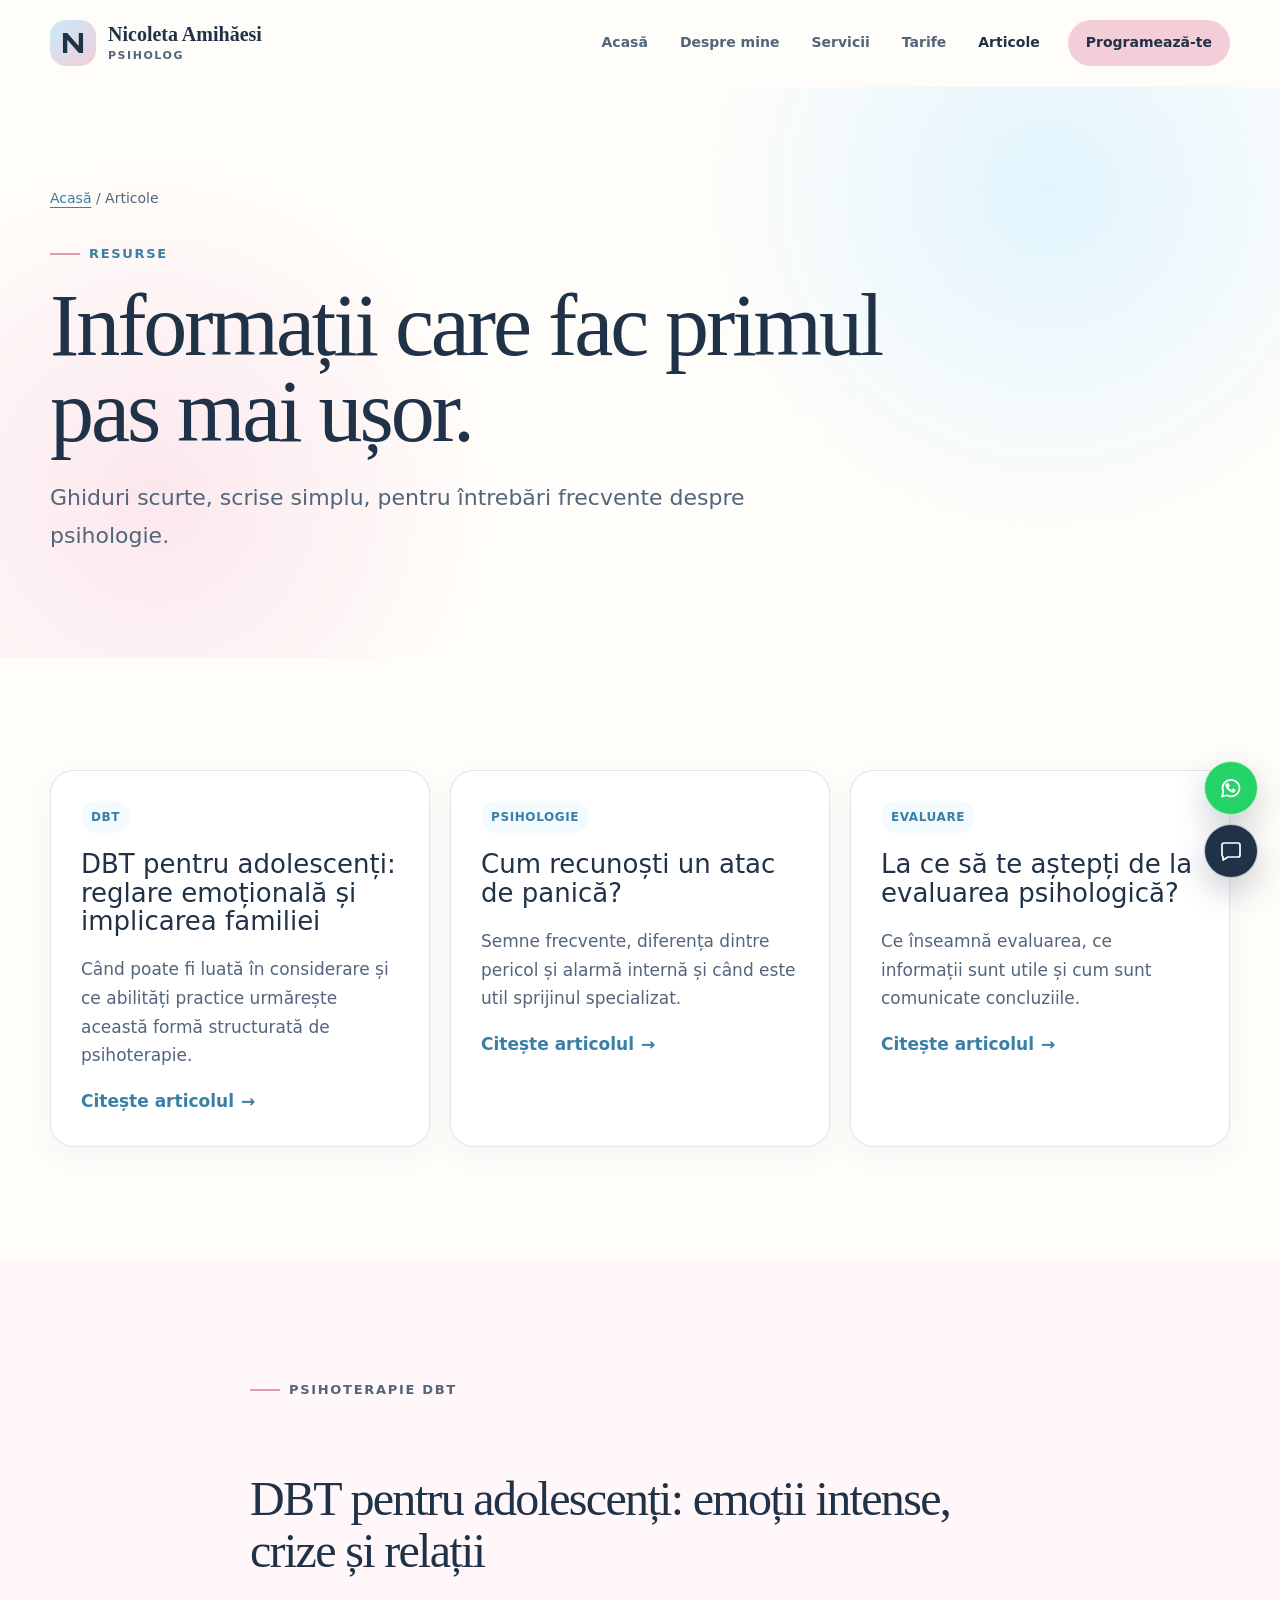
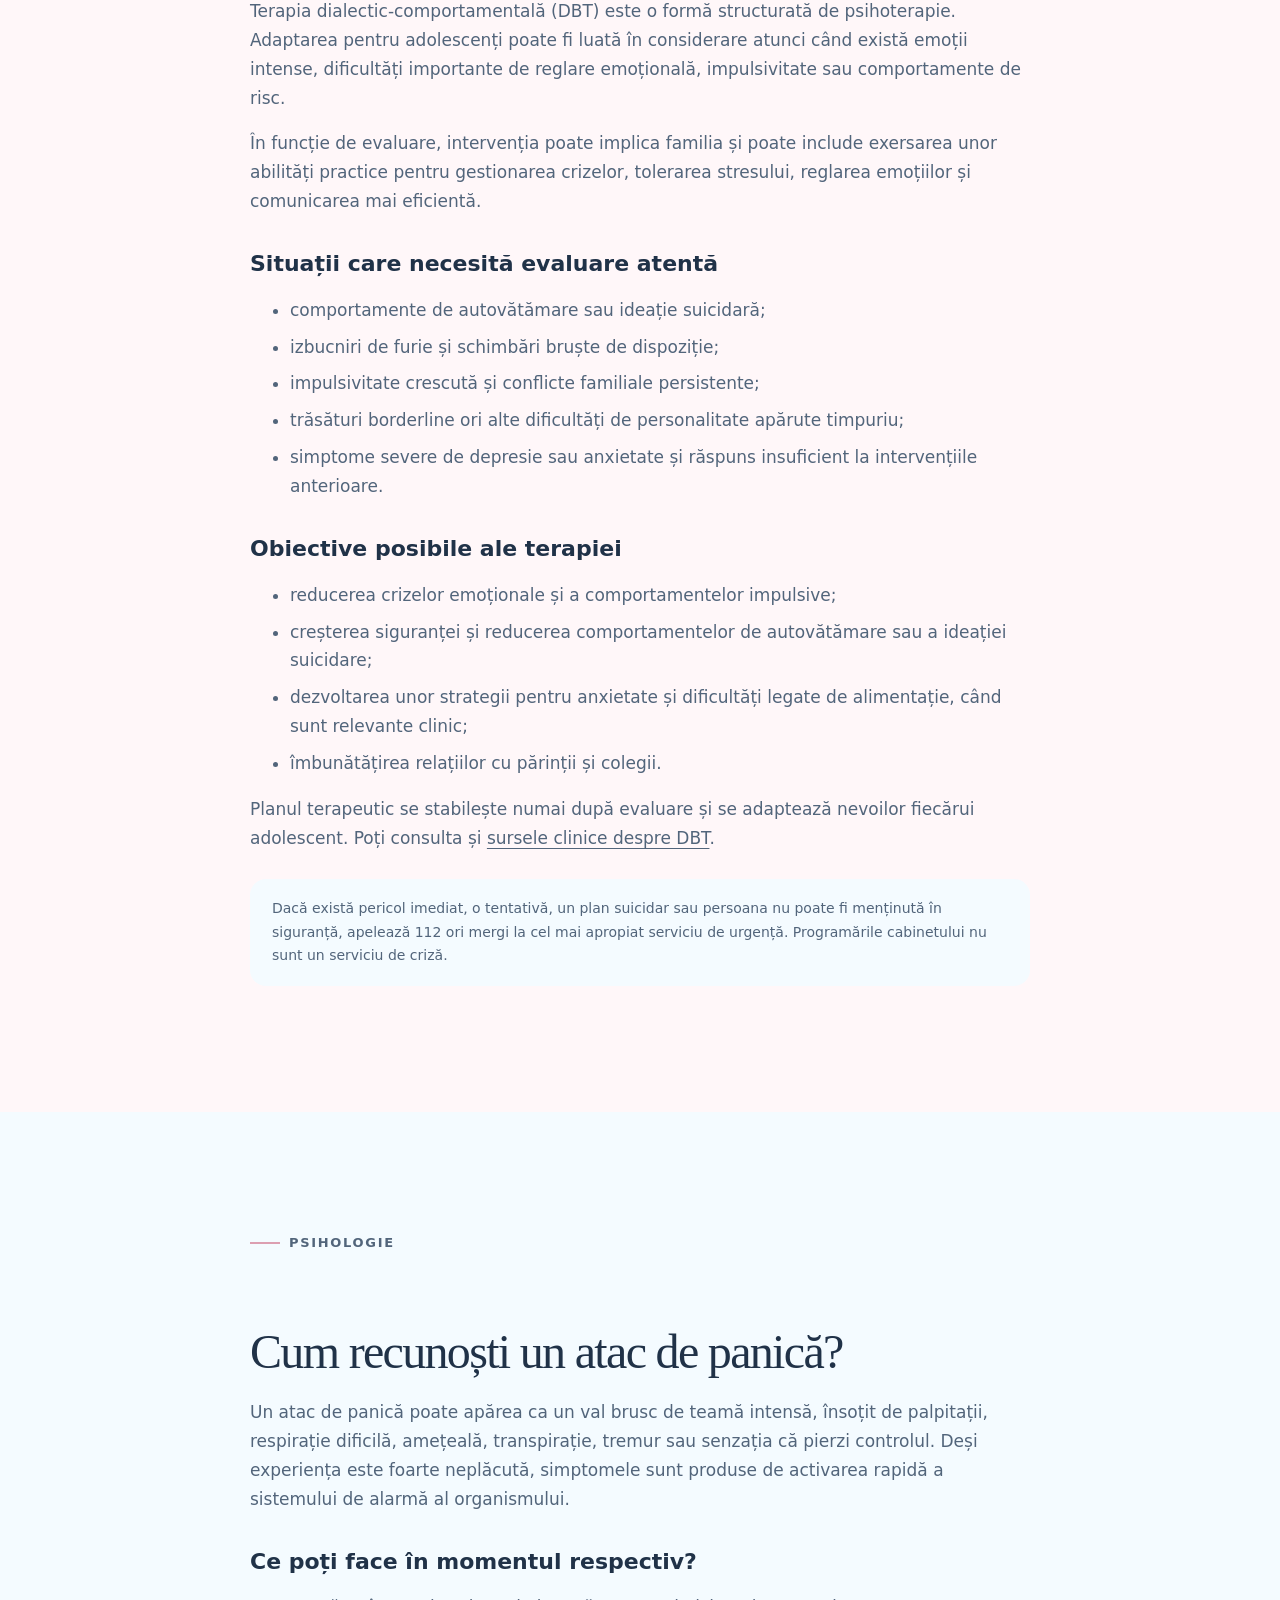
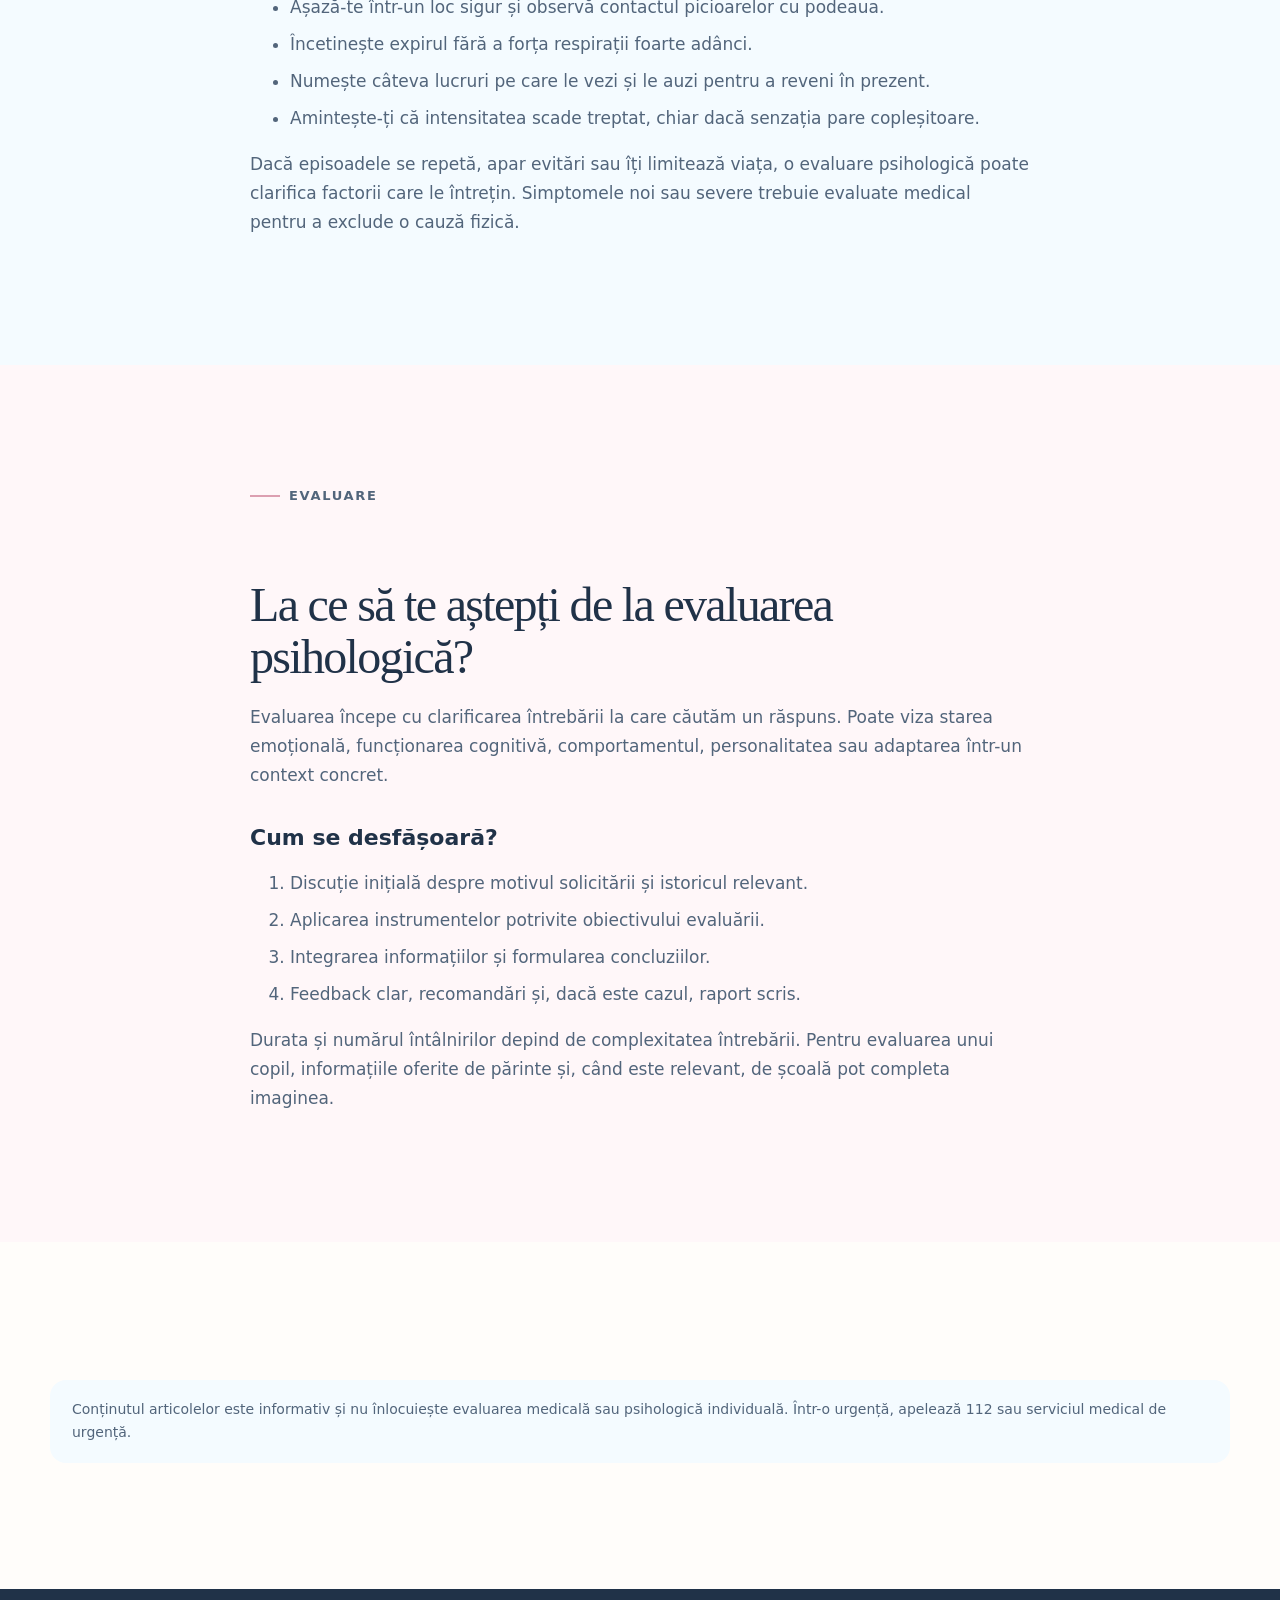
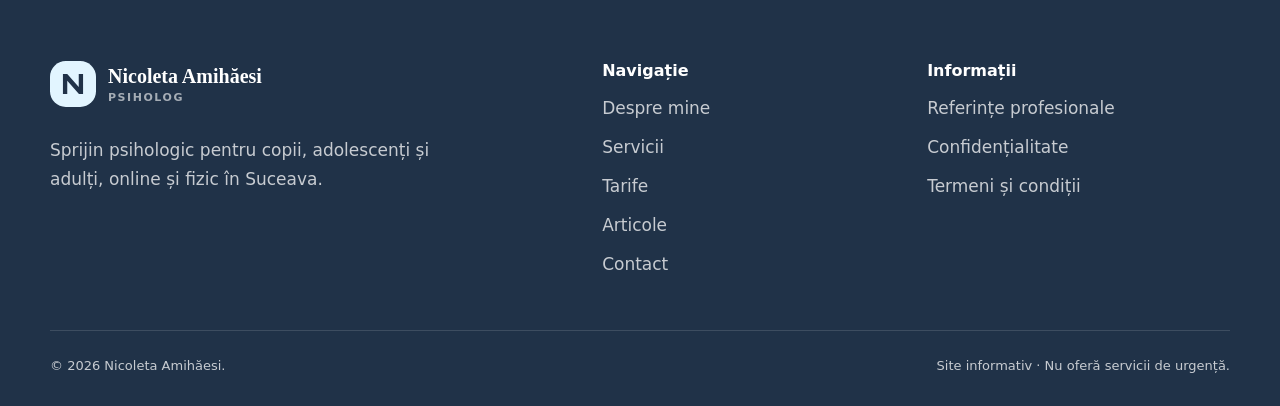
==== NICO/articole.html @ d171fc2f "Optimizeaza cardurile si actualizeaza portretul" ====
<!doctype html>
<html lang="ro">
<head>
  <meta charset="utf-8"><meta name="viewport" content="width=device-width, initial-scale=1">
  <title>Articole de Psihologie | Nicoleta Amihăesi</title>
  <meta name="description" content="Ghiduri despre DBT pentru adolescenți, reglare emoțională, atacuri de panică și evaluare psihologică, redactate pentru informare.">
  <meta name="robots" content="index, follow"><link rel="canonical" href="https://psihoterapeutnicoletaamihaesi.ro/articole.html"><link rel="icon" href="assets/favicon.svg" type="image/svg+xml"><link rel="stylesheet" href="css/style.css">
  <meta property="og:type" content="website"><meta property="og:locale" content="ro_RO"><meta property="og:title" content="Articole de psihologie"><meta property="og:description" content="Informații clare pentru adulți și părinți."><meta property="og:url" content="https://psihoterapeutnicoletaamihaesi.ro/articole.html">
  <script type="application/ld+json">{"@context":"https://schema.org","@type":"CollectionPage","name":"Articole de psihologie","url":"https://psihoterapeutnicoletaamihaesi.ro/articole.html","inLanguage":"ro-RO","author":{"@type":"Person","@id":"https://psihoterapeutnicoletaamihaesi.ro/#nicoleta-amihaesi","name":"Nicoleta Amihăesi"},"hasPart":[{"@type":"Article","headline":"DBT pentru adolescenți: reglare emoțională și implicarea familiei","datePublished":"2026-08-01","articleSection":"Psihoterapie"},{"@type":"Article","headline":"Cum recunoști un atac de panică?","datePublished":"2026-08-01","articleSection":"Psihologie"},{"@type":"Article","headline":"La ce să te aștepți de la evaluarea psihologică?","datePublished":"2026-08-01","articleSection":"Evaluare"}]}</script>
</head>
<body>
  <a class="skip-link" href="#continut">Sari la conținut</a>
  <header class="site-header"><div class="container nav-wrap"><a class="brand" href="/" aria-label="Nicoleta Amihăesi — pagina de start"><svg class="brand-mark" viewBox="0 0 64 64" aria-hidden="true"><defs><linearGradient id="g" x1="0" y1="0" x2="1" y2="1"><stop stop-color="#c8eafa"/><stop offset="1" stop-color="#f3cdd8"/></linearGradient></defs><rect width="64" height="64" rx="22" fill="url(#g)"/><path d="M18 46V18h6l16 18V18h6v28h-5.7L24 27.5V46z" fill="#203248"/></svg><span class="brand-copy"><strong>Nicoleta Amihăesi</strong><small>Psiholog</small></span></a><button class="menu-toggle" type="button" aria-expanded="false" aria-controls="main-navigation" aria-label="Deschide meniul"><svg viewBox="0 0 24 24" aria-hidden="true"><path d="M4 7h16M4 12h16M4 17h16" fill="none" stroke="currentColor" stroke-width="1.8" stroke-linecap="round"/></svg></button><nav class="main-nav" id="main-navigation" aria-label="Navigație principală"><a href="/">Acasă</a><a href="despre.html">Despre mine</a><a href="servicii.html">Servicii</a><a href="tarife.html">Tarife</a><a href="articole.html" aria-current="page">Articole</a><a href="contact.html" class="nav-cta">Programează-te</a></nav></div></header>
  <main id="continut">
    <section class="page-hero"><div class="container reveal"><p class="breadcrumb"><a href="/">Acasă</a> / Articole</p><p class="eyebrow">Resurse</p><h1>Informații care fac primul pas mai ușor.</h1><p class="lead">Ghiduri scurte, scrise simplu, pentru întrebări frecvente despre psihologie.</p></div></section>
    <section class="section"><div class="container"><div class="article-grid">
      <article class="article-card reveal"><span class="article-tag">DBT</span><h2 style="font-family:var(--font-body);font-size:26px;letter-spacing:0">DBT pentru adolescenți: reglare emoțională și implicarea familiei</h2><p>Când poate fi luată în considerare și ce abilități practice urmărește această formă structurată de psihoterapie.</p><a class="text-link" href="#dbt-adolescenti">Citește articolul</a></article>
      <article class="article-card reveal"><span class="article-tag">Psihologie</span><h2 style="font-family:var(--font-body);font-size:26px;letter-spacing:0">Cum recunoști un atac de panică?</h2><p>Semne frecvente, diferența dintre pericol și alarmă internă și când este util sprijinul specializat.</p><a class="text-link" href="#atac-panic">Citește articolul</a></article>
      <article class="article-card reveal"><span class="article-tag">Evaluare</span><h2 style="font-family:var(--font-body);font-size:26px;letter-spacing:0">La ce să te aștepți de la evaluarea psihologică?</h2><p>Ce înseamnă evaluarea, ce informații sunt utile și cum sunt comunicate concluziile.</p><a class="text-link" href="#evaluare-psihologica">Citește articolul</a></article>
    </div></div></section>
    <article class="section section-pink" id="dbt-adolescenti"><div class="container prose reveal"><p class="eyebrow">Psihoterapie DBT</p><h2>DBT pentru adolescenți: emoții intense, crize și relații</h2><p>Terapia dialectic-comportamentală (DBT) este o formă structurată de psihoterapie. Adaptarea pentru adolescenți poate fi luată în considerare atunci când există emoții intense, dificultăți importante de reglare emoțională, impulsivitate sau comportamente de risc.</p><p>În funcție de evaluare, intervenția poate implica familia și poate include exersarea unor abilități practice pentru gestionarea crizelor, tolerarea stresului, reglarea emoțiilor și comunicarea mai eficientă.</p><h3>Situații care necesită evaluare atentă</h3><ul><li>comportamente de autovătămare sau ideație suicidară;</li><li>izbucniri de furie și schimbări bruște de dispoziție;</li><li>impulsivitate crescută și conflicte familiale persistente;</li><li>trăsături borderline ori alte dificultăți de personalitate apărute timpuriu;</li><li>simptome severe de depresie sau anxietate și răspuns insuficient la intervențiile anterioare.</li></ul><h3>Obiective posibile ale terapiei</h3><ul><li>reducerea crizelor emoționale și a comportamentelor impulsive;</li><li>creșterea siguranței și reducerea comportamentelor de autovătămare sau a ideației suicidare;</li><li>dezvoltarea unor strategii pentru anxietate și dificultăți legate de alimentație, când sunt relevante clinic;</li><li>îmbunătățirea relațiilor cu părinții și colegii.</li></ul><p>Planul terapeutic se stabilește numai după evaluare și se adaptează nevoilor fiecărui adolescent. Poți consulta și <a href="referinte.html#surse-dbt">sursele clinice despre DBT</a>.</p><p class="notice">Dacă există pericol imediat, o tentativă, un plan suicidar sau persoana nu poate fi menținută în siguranță, apelează 112 ori mergi la cel mai apropiat serviciu de urgență. Programările cabinetului nu sunt un serviciu de criză.</p></div></article>
    <article class="section section-blue" id="atac-panic"><div class="container prose reveal"><p class="eyebrow">Psihologie</p><h2>Cum recunoști un atac de panică?</h2><p>Un atac de panică poate apărea ca un val brusc de teamă intensă, însoțit de palpitații, respirație dificilă, amețeală, transpirație, tremur sau senzația că pierzi controlul. Deși experiența este foarte neplăcută, simptomele sunt produse de activarea rapidă a sistemului de alarmă al organismului.</p><h3>Ce poți face în momentul respectiv?</h3><ul><li>Așază-te într-un loc sigur și observă contactul picioarelor cu podeaua.</li><li>Încetinește expirul fără a forța respirații foarte adânci.</li><li>Numește câteva lucruri pe care le vezi și le auzi pentru a reveni în prezent.</li><li>Amintește-ți că intensitatea scade treptat, chiar dacă senzația pare copleșitoare.</li></ul><p>Dacă episoadele se repetă, apar evitări sau îți limitează viața, o evaluare psihologică poate clarifica factorii care le întrețin. Simptomele noi sau severe trebuie evaluate medical pentru a exclude o cauză fizică.</p></div></article>
    <article class="section section-pink" id="evaluare-psihologica"><div class="container prose reveal"><p class="eyebrow">Evaluare</p><h2>La ce să te aștepți de la evaluarea psihologică?</h2><p>Evaluarea începe cu clarificarea întrebării la care căutăm un răspuns. Poate viza starea emoțională, funcționarea cognitivă, comportamentul, personalitatea sau adaptarea într-un context concret.</p><h3>Cum se desfășoară?</h3><ol><li>Discuție inițială despre motivul solicitării și istoricul relevant.</li><li>Aplicarea instrumentelor potrivite obiectivului evaluării.</li><li>Integrarea informațiilor și formularea concluziilor.</li><li>Feedback clar, recomandări și, dacă este cazul, raport scris.</li></ol><p>Durata și numărul întâlnirilor depind de complexitatea întrebării. Pentru evaluarea unui copil, informațiile oferite de părinte și, când este relevant, de școală pot completa imaginea.</p></div></article>
    <section class="section"><div class="container"><p class="notice">Conținutul articolelor este informativ și nu înlocuiește evaluarea medicală sau psihologică individuală. Într-o urgență, apelează 112 sau serviciul medical de urgență.</p></div></section>
  </main>
  <div class="floating-contact" aria-label="Contact rapid"><a href="https://wa.me/40726297306?text=Bun%C4%83%20ziua!%20Doresc%20o%20programare." target="_blank" rel="noopener" aria-label="Scrie pe WhatsApp"><svg aria-hidden="true"><use href="assets/icons.svg#whatsapp"/></svg></a><a href="sms:+40726297306?body=Bun%C4%83%20ziua!%20Doresc%20o%20programare." aria-label="Trimite SMS"><svg aria-hidden="true"><use href="assets/icons.svg#message"/></svg></a></div>
  <footer class="site-footer"><div class="container footer-grid"><div><a class="brand" href="/"><svg class="brand-mark" viewBox="0 0 64 64" aria-hidden="true"><rect width="64" height="64" rx="22" fill="#e2f5ff"/><path d="M18 46V18h6l16 18V18h6v28h-5.7L24 27.5V46z" fill="#203248"/></svg><span class="brand-copy"><strong>Nicoleta Amihăesi</strong><small>Psiholog</small></span></a><p class="footer-intro">Sprijin psihologic pentru copii, adolescenți și adulți, online și fizic în Suceava.</p></div><div><h3>Navigație</h3><div class="footer-links"><a href="despre.html">Despre mine</a><a href="servicii.html">Servicii</a><a href="tarife.html">Tarife</a><a href="articole.html">Articole</a><a href="contact.html">Contact</a></div></div><div><h3>Informații</h3><div class="footer-links"><a href="referinte.html">Referințe profesionale</a><a href="confidentialitate.html">Confidențialitate</a><a href="termeni.html">Termeni și condiții</a></div></div></div><div class="container footer-bottom"><span>© <span data-year>2026</span> Nicoleta Amihăesi.</span><span>Site informativ · Nu oferă servicii de urgență.</span></div></footer><script src="js/app.js" defer></script>
</body></html>
---- NICO/css/style.css ----
:root {
  --ink: #203248;
  --ink-soft: #52657b;
  --blue-50: #f4fbff;
  --blue-100: #e2f5ff;
  --blue-200: #c8eafa;
  --blue-400: #85c7e8;
  --blue-600: #397fa6;
  --pink-50: #fff7f9;
  --pink-100: #fbe7ed;
  --pink-200: #f3cdd8;
  --pink-400: #dc9fb1;
  --cream: #fffdfa;
  --white: #ffffff;
  --line: rgba(32, 50, 72, 0.12);
  --shadow: 0 24px 70px rgba(72, 116, 145, 0.14);
  --shadow-soft: 0 12px 36px rgba(72, 116, 145, 0.1);
  --radius-xl: 34px;
  --radius-lg: 24px;
  --radius-md: 16px;
  --container: 1180px;
  --font-display: Georgia, "Times New Roman", serif;
  --font-body: Inter, ui-sans-serif, system-ui, -apple-system, BlinkMacSystemFont, "Segoe UI", sans-serif;
}

* {
  box-sizing: border-box;
}

html {
  overflow-x: hidden;
  scroll-behavior: smooth;
  scroll-padding-top: 96px;
}

body {
  margin: 0;
  overflow-x: hidden;
  color: var(--ink);
  background: var(--cream);
  font-family: var(--font-body);
  font-size: 17px;
  line-height: 1.7;
  -webkit-font-smoothing: antialiased;
}

body.menu-open {
  overflow: hidden;
}

img,
svg {
  display: block;
  max-width: 100%;
}

a {
  color: inherit;
  text-decoration-thickness: 1px;
  text-underline-offset: 4px;
}

button,
input,
textarea,
select {
  font: inherit;
}

button,
a {
  -webkit-tap-highlight-color: transparent;
}

:focus-visible {
  outline: 3px solid var(--blue-600);
  outline-offset: 4px;
}

.skip-link {
  position: fixed;
  z-index: 200;
  top: 12px;
  left: 12px;
  transform: translateY(-160%);
  padding: 10px 16px;
  border-radius: 999px;
  color: var(--white);
  background: var(--ink);
}

.skip-link:focus {
  transform: translateY(0);
}

.container {
  width: min(calc(100% - 40px), var(--container));
  margin-inline: auto;
}

.site-header {
  position: sticky;
  z-index: 100;
  top: 0;
  border-bottom: 1px solid transparent;
  background: rgba(255, 253, 250, 0.88);
  backdrop-filter: blur(18px);
  transition: box-shadow 180ms ease, border-color 180ms ease;
}

.site-header.is-scrolled {
  border-color: var(--line);
  box-shadow: 0 10px 32px rgba(46, 89, 117, 0.08);
}

.nav-wrap {
  min-height: 86px;
  display: flex;
  align-items: center;
  justify-content: space-between;
  gap: 28px;
}

.brand {
  display: inline-flex;
  align-items: center;
  gap: 12px;
  color: var(--ink);
  text-decoration: none;
}

.brand-mark {
  width: 46px;
  height: 46px;
  flex: 0 0 auto;
}

.brand-copy {
  display: grid;
  line-height: 1.1;
}

.brand-copy strong {
  font-family: var(--font-display);
  font-size: 20px;
  font-weight: 600;
}

.brand-copy small {
  margin-top: 5px;
  color: var(--ink-soft);
  font-size: 11px;
  font-weight: 700;
  letter-spacing: 0.14em;
  text-transform: uppercase;
}

.main-nav {
  display: flex;
  align-items: center;
  gap: 8px;
}

.main-nav > a {
  padding: 10px 12px;
  color: var(--ink-soft);
  font-size: 14px;
  font-weight: 650;
  text-decoration: none;
  transition: color 180ms ease;
}

.main-nav > a:hover,
.main-nav > a[aria-current="page"] {
  color: var(--ink);
}

.main-nav .nav-cta {
  margin-left: 8px;
  padding: 11px 18px;
  border-radius: 999px;
  color: var(--ink);
  background: var(--pink-200);
}

.menu-toggle {
  width: 46px;
  height: 46px;
  display: none;
  place-items: center;
  padding: 0;
  border: 1px solid var(--line);
  border-radius: 50%;
  color: var(--ink);
  background: var(--white);
  cursor: pointer;
}

.menu-toggle svg {
  width: 22px;
}

.section {
  position: relative;
  padding: 112px 0;
  overflow: clip;
}

.section-sm {
  padding: 78px 0;
}

.section-blue {
  background: var(--blue-50);
}

.section-pink {
  background: var(--pink-50);
}

.eyebrow {
  display: inline-flex;
  align-items: center;
  gap: 9px;
  margin: 0 0 18px;
  color: var(--blue-600);
  font-size: 13px;
  font-weight: 800;
  letter-spacing: 0.13em;
  text-transform: uppercase;
}

.eyebrow::before {
  width: 30px;
  height: 2px;
  content: "";
  background: var(--pink-400);
}

h1,
h2,
h3,
p {
  margin-top: 0;
}

h1,
h2,
.display {
  font-family: var(--font-display);
  font-weight: 500;
  letter-spacing: -0.035em;
}

h1 {
  max-width: 850px;
  margin-bottom: 24px;
  font-size: clamp(52px, 7.7vw, 104px);
  line-height: 0.98;
}

h2 {
  margin-bottom: 20px;
  font-size: clamp(38px, 5vw, 66px);
  line-height: 1.08;
}

h3 {
  margin-bottom: 12px;
  font-size: 22px;
  line-height: 1.3;
}

.lead {
  max-width: 720px;
  color: var(--ink-soft);
  font-size: clamp(19px, 2vw, 22px);
}

.section-heading {
  max-width: 760px;
  margin-bottom: 54px;
}

.section-heading p:last-child {
  margin-bottom: 0;
  color: var(--ink-soft);
}

.button-row {
  display: flex;
  flex-wrap: wrap;
  gap: 12px;
  margin-top: 34px;
}

.button {
  min-height: 52px;
  display: inline-flex;
  align-items: center;
  justify-content: center;
  gap: 10px;
  padding: 13px 22px;
  border: 1px solid transparent;
  border-radius: 999px;
  font-size: 15px;
  font-weight: 750;
  text-decoration: none;
  cursor: pointer;
  transition: transform 180ms ease, box-shadow 180ms ease, background 180ms ease;
}

.button:hover {
  transform: translateY(-2px);
}

.button-primary {
  color: var(--white);
  background: var(--ink);
  box-shadow: 0 12px 28px rgba(32, 50, 72, 0.2);
}

.button-soft {
  color: var(--ink);
  background: var(--pink-200);
}

.button-outline {
  border-color: var(--line);
  color: var(--ink);
  background: rgba(255, 255, 255, 0.7);
}

.button svg {
  width: 19px;
  height: 19px;
}

.hero {
  min-height: calc(100vh - 86px);
  display: grid;
  align-items: center;
  padding: 74px 0 56px;
  overflow: clip;
  background:
    radial-gradient(circle at 9% 18%, rgba(243, 205, 216, 0.72), transparent 26%),
    radial-gradient(circle at 92% 12%, rgba(200, 234, 250, 0.9), transparent 28%),
    var(--cream);
}

.hero-grid {
  display: grid;
  grid-template-columns: minmax(0, 1.06fr) minmax(360px, 0.7fr);
  align-items: center;
  gap: clamp(40px, 7vw, 96px);
}

.hero h1 span {
  display: block;
  color: var(--blue-600);
  font-style: italic;
}

.hero-copy .lead {
  max-width: 620px;
}

.hero-note {
  display: flex;
  align-items: center;
  gap: 12px;
  margin-top: 28px;
  color: var(--ink-soft);
  font-size: 14px;
}

.hero-note svg {
  width: 22px;
  color: var(--pink-400);
}

.portrait-wrap {
  position: relative;
  width: min(100%, 470px);
  margin-left: auto;
}

.portrait-frame {
  position: relative;
  aspect-ratio: 4 / 5;
  overflow: hidden;
  border: 10px solid rgba(255, 255, 255, 0.78);
  border-radius: 48% 48% 22% 22% / 34% 34% 18% 18%;
  box-shadow: var(--shadow);
}

.portrait-frame img {
  width: 100%;
  height: 100%;
  object-fit: cover;
  object-position: center 24%;
}

.portrait-badge {
  position: absolute;
  right: -28px;
  bottom: 46px;
  width: 152px;
  height: 152px;
  display: grid;
  place-items: center;
  border: 8px solid var(--cream);
  border-radius: 50%;
  background: var(--pink-200);
  box-shadow: var(--shadow-soft);
}

.portrait-badge svg {
  width: 72px;
  height: 72px;
}

.hero-scribble {
  position: absolute;
  z-index: -1;
  top: -54px;
  right: -62px;
  width: 210px;
  opacity: 0.7;
}

.trust-strip {
  padding: 24px 0;
  border-top: 1px solid var(--line);
  border-bottom: 1px solid var(--line);
  background: var(--white);
}

.trust-grid {
  display: grid;
  grid-template-columns: repeat(3, 1fr);
  gap: 1px;
  background: var(--line);
}

.stat {
  min-height: 130px;
  display: grid;
  align-content: center;
  padding: 24px clamp(20px, 4vw, 50px);
  background: var(--white);
}

.stat strong {
  margin-bottom: 4px;
  font-family: var(--font-display);
  font-size: clamp(31px, 4vw, 46px);
  font-weight: 500;
  line-height: 1;
}

.stat span {
  color: var(--ink-soft);
  font-size: 14px;
}

.intro-grid,
.about-grid,
.contact-grid {
  display: grid;
  grid-template-columns: 0.78fr 1.22fr;
  align-items: center;
  gap: clamp(50px, 8vw, 110px);
}

.shape-card {
  position: relative;
  min-height: 520px;
  display: grid;
  place-items: center;
  border-radius: var(--radius-xl);
  background: linear-gradient(145deg, var(--blue-100), var(--pink-100));
  overflow: hidden;
}

.shape-card svg {
  width: 82%;
}

.quote-card {
  margin: 32px 0 0;
  padding: 22px 24px;
  border-left: 3px solid var(--pink-400);
  border-radius: 0 var(--radius-md) var(--radius-md) 0;
  color: var(--ink-soft);
  background: var(--pink-50);
}

.service-journey {
  position: relative;
  margin-top: 24px;
  padding: 38px;
  border: 1px solid rgba(57, 127, 166, 0.14);
  border-radius: var(--radius-xl);
  background: rgba(255, 255, 255, 0.72);
  box-shadow: var(--shadow-soft);
}

.journey-map {
  width: 100%;
  height: auto;
  overflow: visible;
}

.journey-path {
  fill: none;
  stroke: var(--blue-200);
  stroke-width: 12;
  stroke-linecap: round;
}

.journey-progress {
  fill: none;
  stroke: var(--blue-600);
  stroke-width: 6;
  stroke-linecap: round;
  transition: stroke-dashoffset 600ms ease;
}

.journey-node {
  cursor: pointer;
}

.journey-node circle {
  fill: var(--white);
  stroke: var(--pink-400);
  stroke-width: 4;
  transition: fill 180ms ease, transform 180ms ease;
  transform-box: fill-box;
  transform-origin: center;
}

.journey-node text {
  fill: var(--ink);
  font-size: 13px;
  font-weight: 750;
  pointer-events: none;
}

.journey-node:hover circle,
.journey-node.is-active circle,
.journey-node:focus circle {
  fill: var(--pink-200);
  transform: scale(1.12);
}

.journey-detail {
  min-height: 148px;
  display: grid;
  grid-template-columns: 62px 1fr;
  gap: 20px;
  align-items: start;
  margin-top: 26px;
  padding: 24px;
  border-radius: var(--radius-lg);
  background: var(--blue-50);
}

.journey-number {
  width: 58px;
  height: 58px;
  display: grid;
  place-items: center;
  border-radius: 50%;
  color: var(--ink);
  background: var(--pink-200);
  font-family: var(--font-display);
  font-size: 28px;
}

.journey-detail p {
  margin-bottom: 0;
  color: var(--ink-soft);
}

.journey-controls {
  display: flex;
  justify-content: flex-end;
  gap: 10px;
  margin-top: 16px;
}

.icon-button {
  width: 46px;
  height: 46px;
  display: grid;
  place-items: center;
  border: 1px solid var(--line);
  border-radius: 50%;
  color: var(--ink);
  background: var(--white);
  cursor: pointer;
}

.icon-button svg {
  width: 20px;
}

.cards {
  display: grid;
  grid-template-columns: repeat(3, 1fr);
  gap: 20px;
}

.home-services-grid:not(.is-expanded) > .service-card:nth-child(n + 4) {
  display: none;
}

.services-expand-control {
  display: flex;
  justify-content: center;
  margin-top: 30px;
}

.services-expand-button {
  min-height: 50px;
  display: inline-flex;
  align-items: center;
  gap: 10px;
  padding: 12px 20px;
  border: 1px solid var(--line);
  border-radius: 999px;
  color: var(--ink);
  background: var(--white);
  box-shadow: 0 10px 24px rgba(68, 105, 130, 0.1);
  font: inherit;
  font-size: 14px;
  font-weight: 750;
  cursor: pointer;
  transition: transform 180ms ease, box-shadow 180ms ease;
}

.services-expand-button:hover {
  transform: translateY(-2px);
  box-shadow: var(--shadow-soft);
}

.services-expand-button svg {
  width: 19px;
  height: 19px;
  transform: rotate(90deg);
  transition: transform 220ms ease;
}

.services-expand-button[aria-expanded="true"] svg {
  transform: rotate(-90deg);
}

.service-carousel {
  position: relative;
}

.service-carousel-track {
  display: grid;
  grid-auto-flow: column;
  grid-auto-columns: calc((100% - 40px) / 3);
  gap: 20px;
  padding: 7px 2px 18px;
  overflow-x: auto;
  overscroll-behavior-inline: contain;
  scroll-behavior: smooth;
  scroll-snap-type: inline mandatory;
  scrollbar-width: none;
}

.service-carousel-track::-webkit-scrollbar {
  display: none;
}

.service-carousel-track .service-card {
  min-width: 0;
  height: 100%;
  scroll-snap-align: start;
}

.service-carousel-controls {
  display: flex;
  align-items: center;
  justify-content: center;
  gap: 16px;
  margin-top: 18px;
}

.service-carousel-status {
  min-width: 88px;
  color: var(--ink-soft);
  font-size: 14px;
  font-weight: 700;
  text-align: center;
}

.icon-button:disabled {
  opacity: 0.35;
  cursor: not-allowed;
}

.service-card,
.price-card,
.article-card,
.reference-card {
  position: relative;
  padding: 30px;
  border: 1px solid var(--line);
  border-radius: var(--radius-lg);
  background: var(--white);
  box-shadow: 0 10px 28px rgba(68, 105, 130, 0.06);
  transition: transform 180ms ease, box-shadow 180ms ease;
}

.service-card:hover,
.price-card:hover,
.article-card:hover,
.reference-card:hover {
  transform: translateY(-6px);
  box-shadow: var(--shadow-soft);
}

.service-icon {
  width: 58px;
  height: 58px;
  display: grid;
  place-items: center;
  margin-bottom: 24px;
  border-radius: 18px;
  background: var(--blue-100);
}

.service-card:nth-child(even) .service-icon {
  background: var(--pink-100);
}

.service-icon svg {
  width: 31px;
  height: 31px;
}

.service-card p,
.article-card p,
.reference-card p {
  color: var(--ink-soft);
}

.text-link {
  display: inline-flex;
  align-items: center;
  gap: 7px;
  color: var(--blue-600);
  font-weight: 750;
  text-decoration: none;
}

.text-link::after {
  content: "→";
  transition: transform 180ms ease;
}

.text-link:hover::after {
  transform: translateX(4px);
}

.price-grid {
  display: grid;
  grid-template-columns: repeat(2, 1fr);
  gap: 20px;
}

.price-card {
  display: grid;
  grid-template-columns: 1fr auto;
  gap: 18px;
}

.price-card.featured {
  border-color: transparent;
  background: linear-gradient(135deg, var(--blue-100), var(--pink-100));
}

.price-card p {
  grid-column: 1 / -1;
  margin: 0;
  color: var(--ink-soft);
}

.price {
  white-space: nowrap;
  color: var(--blue-600);
  font-family: var(--font-display);
  font-size: 28px;
}

.notice {
  margin-top: 26px;
  padding: 18px 22px;
  border-radius: var(--radius-md);
  color: var(--ink-soft);
  background: var(--blue-50);
  font-size: 14px;
}

.faq-list {
  max-width: 880px;
  margin-inline: auto;
  border-top: 1px solid var(--line);
}

.faq-item {
  border-bottom: 1px solid var(--line);
}

.faq-question {
  width: 100%;
  display: flex;
  align-items: center;
  justify-content: space-between;
  gap: 20px;
  padding: 24px 0;
  border: 0;
  color: var(--ink);
  background: transparent;
  font-weight: 750;
  text-align: left;
  cursor: pointer;
}

.faq-question span:last-child {
  width: 32px;
  height: 32px;
  display: grid;
  place-items: center;
  flex: 0 0 auto;
  border-radius: 50%;
  background: var(--pink-100);
  transition: transform 180ms ease;
}

.faq-question[aria-expanded="true"] span:last-child {
  transform: rotate(45deg);
}

.faq-answer {
  max-width: 760px;
  padding: 0 0 24px;
  color: var(--ink-soft);
}

.faq-answer[hidden] {
  display: none;
}

.contact-panel {
  position: relative;
  padding: clamp(34px, 6vw, 72px);
  border-radius: var(--radius-xl);
  background: linear-gradient(135deg, var(--blue-100), var(--pink-100));
  overflow: hidden;
}

.contact-panel::after {
  position: absolute;
  right: -70px;
  bottom: -90px;
  width: 260px;
  height: 260px;
  border: 42px solid rgba(255, 255, 255, 0.38);
  border-radius: 50%;
  content: "";
}

.contact-panel > * {
  position: relative;
  z-index: 1;
}

.contact-panel h2 {
  max-width: 760px;
}

.contact-options {
  display: grid;
  grid-template-columns: repeat(2, minmax(0, 270px));
  gap: 14px;
  margin-top: 36px;
}

.contact-choice {
  min-height: 92px;
  display: flex;
  align-items: center;
  gap: 16px;
  padding: 19px;
  border-radius: 20px;
  background: rgba(255, 255, 255, 0.82);
  text-decoration: none;
  transition: transform 180ms ease, background 180ms ease;
}

.contact-choice:hover {
  transform: translateY(-3px);
  background: var(--white);
}

.contact-choice svg {
  width: 34px;
  height: 34px;
  color: var(--blue-600);
}

.contact-choice strong,
.contact-choice span {
  display: block;
}

.contact-choice span {
  color: var(--ink-soft);
  font-size: 13px;
}

.floating-contact {
  position: fixed;
  z-index: 90;
  right: 22px;
  bottom: 22px;
  display: grid;
  gap: 9px;
}

.floating-contact a {
  width: 54px;
  height: 54px;
  display: grid;
  place-items: center;
  border: 1px solid rgba(255, 255, 255, 0.7);
  border-radius: 50%;
  color: var(--white);
  background: var(--ink);
  box-shadow: 0 14px 32px rgba(32, 50, 72, 0.22);
  text-decoration: none;
}

.floating-contact a:first-child {
  background: #25d366;
}

.floating-contact svg {
  width: 24px;
  height: 24px;
}

.page-hero {
  padding: 100px 0 82px;
  background:
    radial-gradient(circle at 82% 18%, var(--blue-100), transparent 31%),
    radial-gradient(circle at 12% 72%, var(--pink-100), transparent 28%);
}

.page-hero h1 {
  max-width: 950px;
  font-size: clamp(52px, 7vw, 88px);
}

.breadcrumb {
  margin-bottom: 24px;
  color: var(--ink-soft);
  font-size: 14px;
}

.breadcrumb a {
  color: var(--blue-600);
}

.prose {
  max-width: 780px;
}

.prose h2 {
  margin-top: 54px;
  font-size: clamp(34px, 4vw, 48px);
}

.prose h3 {
  margin-top: 34px;
}

.prose p,
.prose li {
  color: var(--ink-soft);
}

.prose li + li {
  margin-top: 8px;
}

.credentials {
  display: grid;
  gap: 14px;
  margin-top: 32px;
}

.credential {
  display: flex;
  align-items: flex-start;
  gap: 14px;
  padding: 18px;
  border: 1px solid var(--line);
  border-radius: var(--radius-md);
  background: var(--white);
}

.credential svg {
  width: 26px;
  flex: 0 0 auto;
  color: var(--blue-600);
}

.article-grid,
.references-grid {
  display: grid;
  grid-template-columns: repeat(3, 1fr);
  gap: 20px;
}

.article-tag {
  display: inline-flex;
  margin-bottom: 17px;
  padding: 6px 10px;
  border-radius: 999px;
  color: var(--blue-600);
  background: var(--blue-50);
  font-size: 12px;
  font-weight: 800;
  letter-spacing: 0.05em;
  text-transform: uppercase;
}

.article-card time {
  color: var(--ink-soft);
  font-size: 13px;
}

.contact-card {
  padding: 32px;
  border: 1px solid var(--line);
  border-radius: var(--radius-lg);
  background: var(--white);
  box-shadow: var(--shadow-soft);
}

.contact-list {
  display: grid;
  gap: 18px;
  margin: 28px 0 0;
  padding: 0;
  list-style: none;
}

.contact-list li {
  display: flex;
  gap: 14px;
  align-items: flex-start;
}

.contact-list svg {
  width: 24px;
  flex: 0 0 auto;
  color: var(--blue-600);
}

.whatsapp-form {
  display: grid;
  gap: 18px;
}

.form-row {
  display: grid;
  grid-template-columns: 1fr 1fr;
  gap: 16px;
}

.field {
  display: grid;
  gap: 7px;
}

.field label {
  font-size: 14px;
  font-weight: 700;
}

.field input,
.field textarea,
.field select {
  width: 100%;
  padding: 14px 15px;
  border: 1px solid rgba(32, 50, 72, 0.18);
  border-radius: 12px;
  color: var(--ink);
  background: var(--white);
}

.field textarea {
  min-height: 150px;
  resize: vertical;
}

.consent {
  display: flex;
  align-items: flex-start;
  gap: 10px;
  color: var(--ink-soft);
  font-size: 13px;
}

.consent input {
  margin-top: 5px;
}

.form-status {
  min-height: 24px;
  margin: 0;
  color: #a33f5d;
  font-size: 14px;
}

.source-list {
  padding-left: 20px;
}

.source-list a,
.reference-card a {
  color: var(--blue-600);
}

.site-footer {
  padding: 72px 0 28px;
  color: rgba(255, 255, 255, 0.75);
  background: var(--ink);
}

.footer-grid {
  display: grid;
  grid-template-columns: 1.3fr 0.7fr 0.8fr;
  gap: 60px;
  padding-bottom: 52px;
}

.site-footer .brand {
  color: var(--white);
}

.site-footer .brand-copy small {
  color: rgba(255, 255, 255, 0.6);
}

.footer-intro {
  max-width: 420px;
  margin-top: 20px;
}

.site-footer h3 {
  color: var(--white);
  font-size: 16px;
}

.footer-links {
  display: grid;
  gap: 10px;
}

.footer-links a {
  text-decoration: none;
}

.footer-links a:hover {
  color: var(--white);
}

.footer-bottom {
  display: flex;
  justify-content: space-between;
  gap: 20px;
  padding-top: 24px;
  border-top: 1px solid rgba(255, 255, 255, 0.13);
  font-size: 13px;
}

.reveal {
  opacity: 0;
  transform: translateY(24px);
  transition: opacity 650ms ease, transform 650ms ease;
}

.reveal.is-visible {
  opacity: 1;
  transform: translateY(0);
}

@media (prefers-reduced-motion: reduce) {
  *,
  *::before,
  *::after {
    scroll-behavior: auto !important;
    animation-duration: 0.01ms !important;
    animation-iteration-count: 1 !important;
    transition-duration: 0.01ms !important;
  }

  .reveal {
    opacity: 1;
    transform: none;
  }
}

@media (max-width: 960px) {
  .menu-toggle {
    display: grid;
  }

  .main-nav {
    position: fixed;
    inset: 86px 0 auto;
    display: grid;
    gap: 2px;
    padding: 20px;
    border-bottom: 1px solid var(--line);
    background: var(--cream);
    box-shadow: var(--shadow-soft);
    transform: translateY(-140%);
    visibility: hidden;
    transition: transform 220ms ease, visibility 220ms ease;
  }

  .main-nav.is-open {
    transform: translateY(0);
    visibility: visible;
  }

  .main-nav > a {
    padding: 14px 12px;
  }

  .main-nav .nav-cta {
    margin: 8px 0 0;
    text-align: center;
  }

  .hero-grid,
  .intro-grid,
  .about-grid,
  .contact-grid {
    grid-template-columns: 1fr;
  }

  .hero {
    padding-top: 54px;
  }

  .portrait-wrap {
    width: min(86%, 500px);
    margin: 16px auto 0;
  }

  .cards,
  .article-grid,
  .references-grid {
    grid-template-columns: repeat(2, 1fr);
  }

  .service-carousel-track {
    grid-auto-columns: calc((100% - 20px) / 2);
  }

  .footer-grid {
    grid-template-columns: 1fr 1fr;
  }

  .footer-grid > div:first-child {
    grid-column: 1 / -1;
  }
}

@media (max-width: 680px) {
  body {
    font-size: 16px;
  }

  .container {
    width: min(calc(100% - 28px), var(--container));
  }

  .nav-wrap {
    min-height: 76px;
  }

  .brand-copy strong {
    font-size: 17px;
  }

  .brand-copy small {
    font-size: 9px;
  }

  .main-nav {
    inset: 76px 0 auto;
  }

  .section {
    padding: 78px 0;
  }

  .hero {
    min-height: auto;
    padding: 48px 0 70px;
  }

  .hero h1,
  .page-hero h1 {
    font-size: clamp(46px, 15vw, 68px);
  }

  .portrait-badge {
    right: -12px;
    bottom: 24px;
    width: 112px;
    height: 112px;
  }

  .hero-scribble {
    display: none;
  }

  .portrait-badge svg {
    width: 54px;
  }

  .trust-grid,
  .cards,
  .price-grid,
  .article-grid,
  .references-grid,
  .contact-options,
  .form-row,
  .footer-grid {
    grid-template-columns: 1fr;
  }

  .service-carousel-track {
    grid-auto-columns: 100%;
  }

  .stat {
    min-height: 104px;
  }

  .service-journey {
    padding: 20px 14px;
  }

  .journey-map {
    min-width: 640px;
  }

  .journey-map-wrap {
    overflow-x: auto;
    padding-bottom: 10px;
  }

  .journey-detail {
    grid-template-columns: 1fr;
  }

  .price-card {
    grid-template-columns: 1fr;
  }

  .price-card p {
    grid-column: auto;
  }

  .footer-grid > div:first-child {
    grid-column: auto;
  }

  .footer-bottom {
    display: grid;
  }

  .floating-contact {
    right: 14px;
    bottom: 14px;
  }

  .floating-contact a {
    width: 50px;
    height: 50px;
  }
}
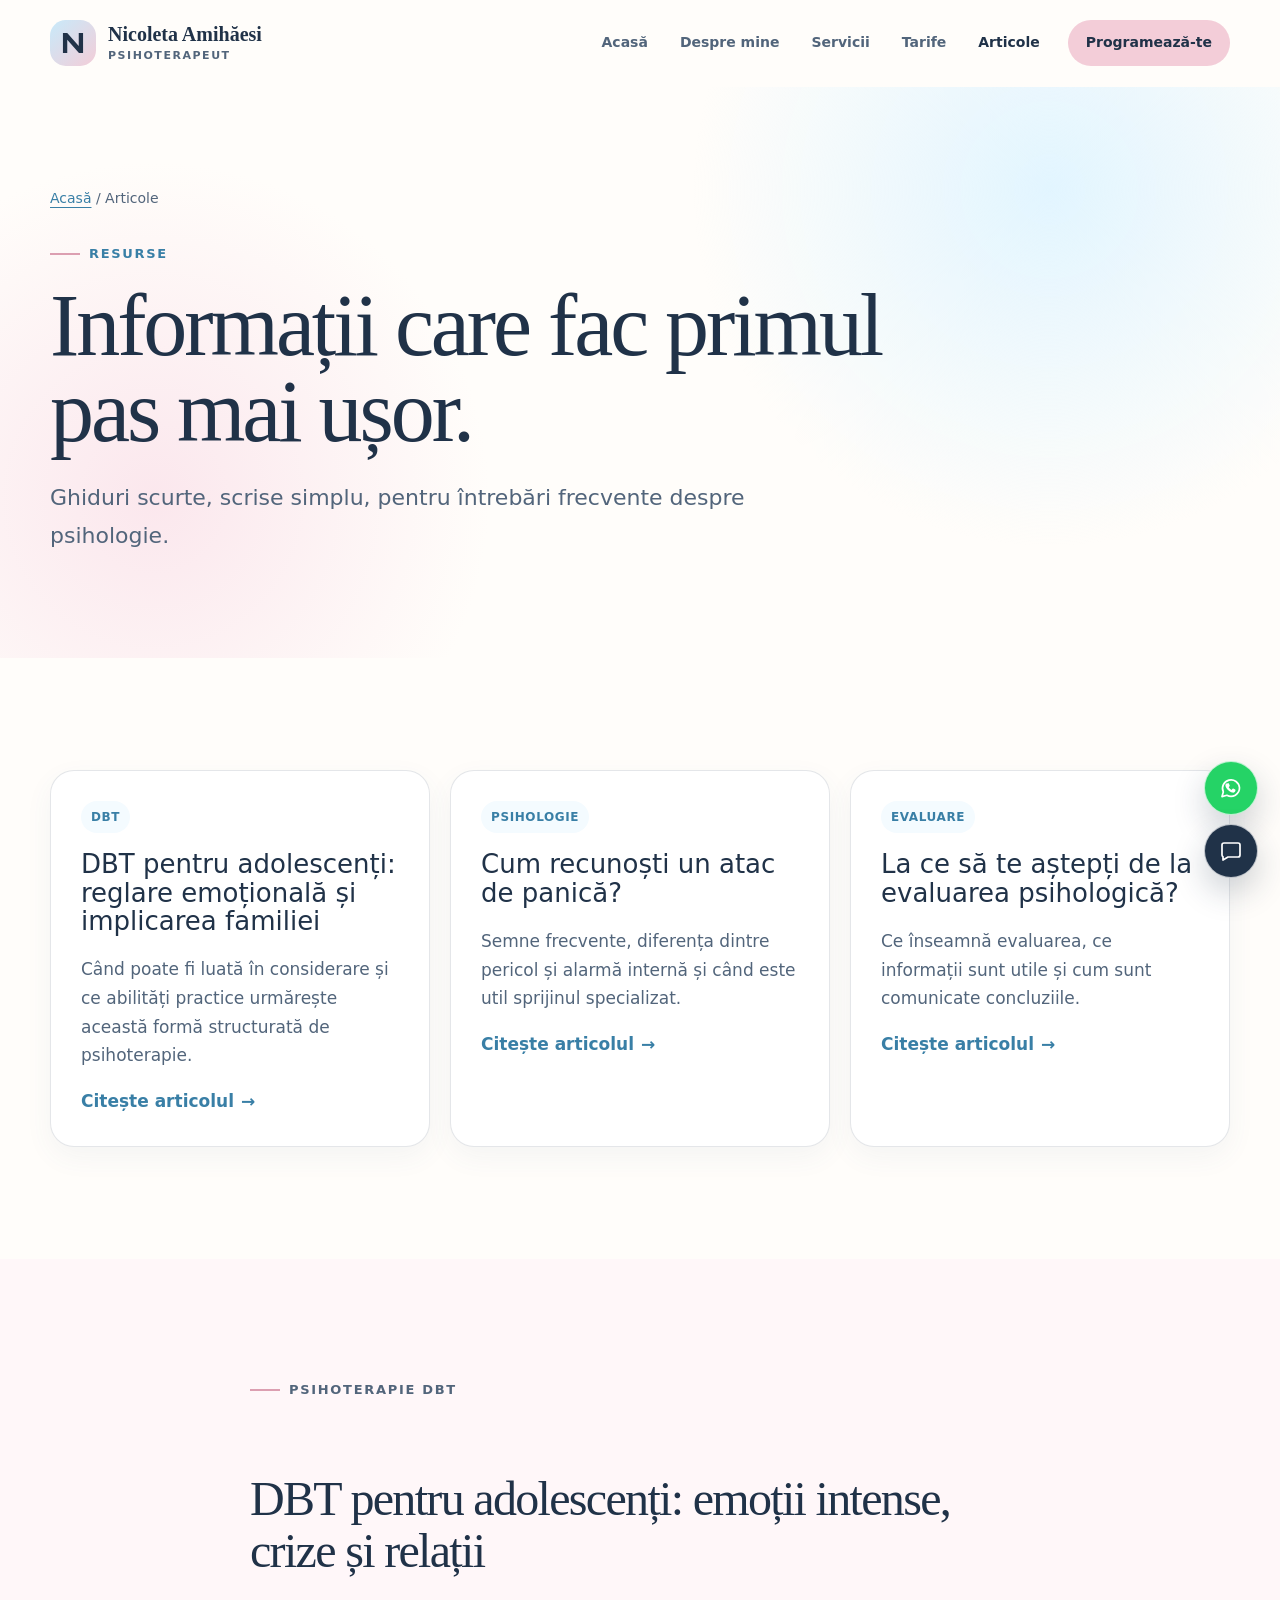
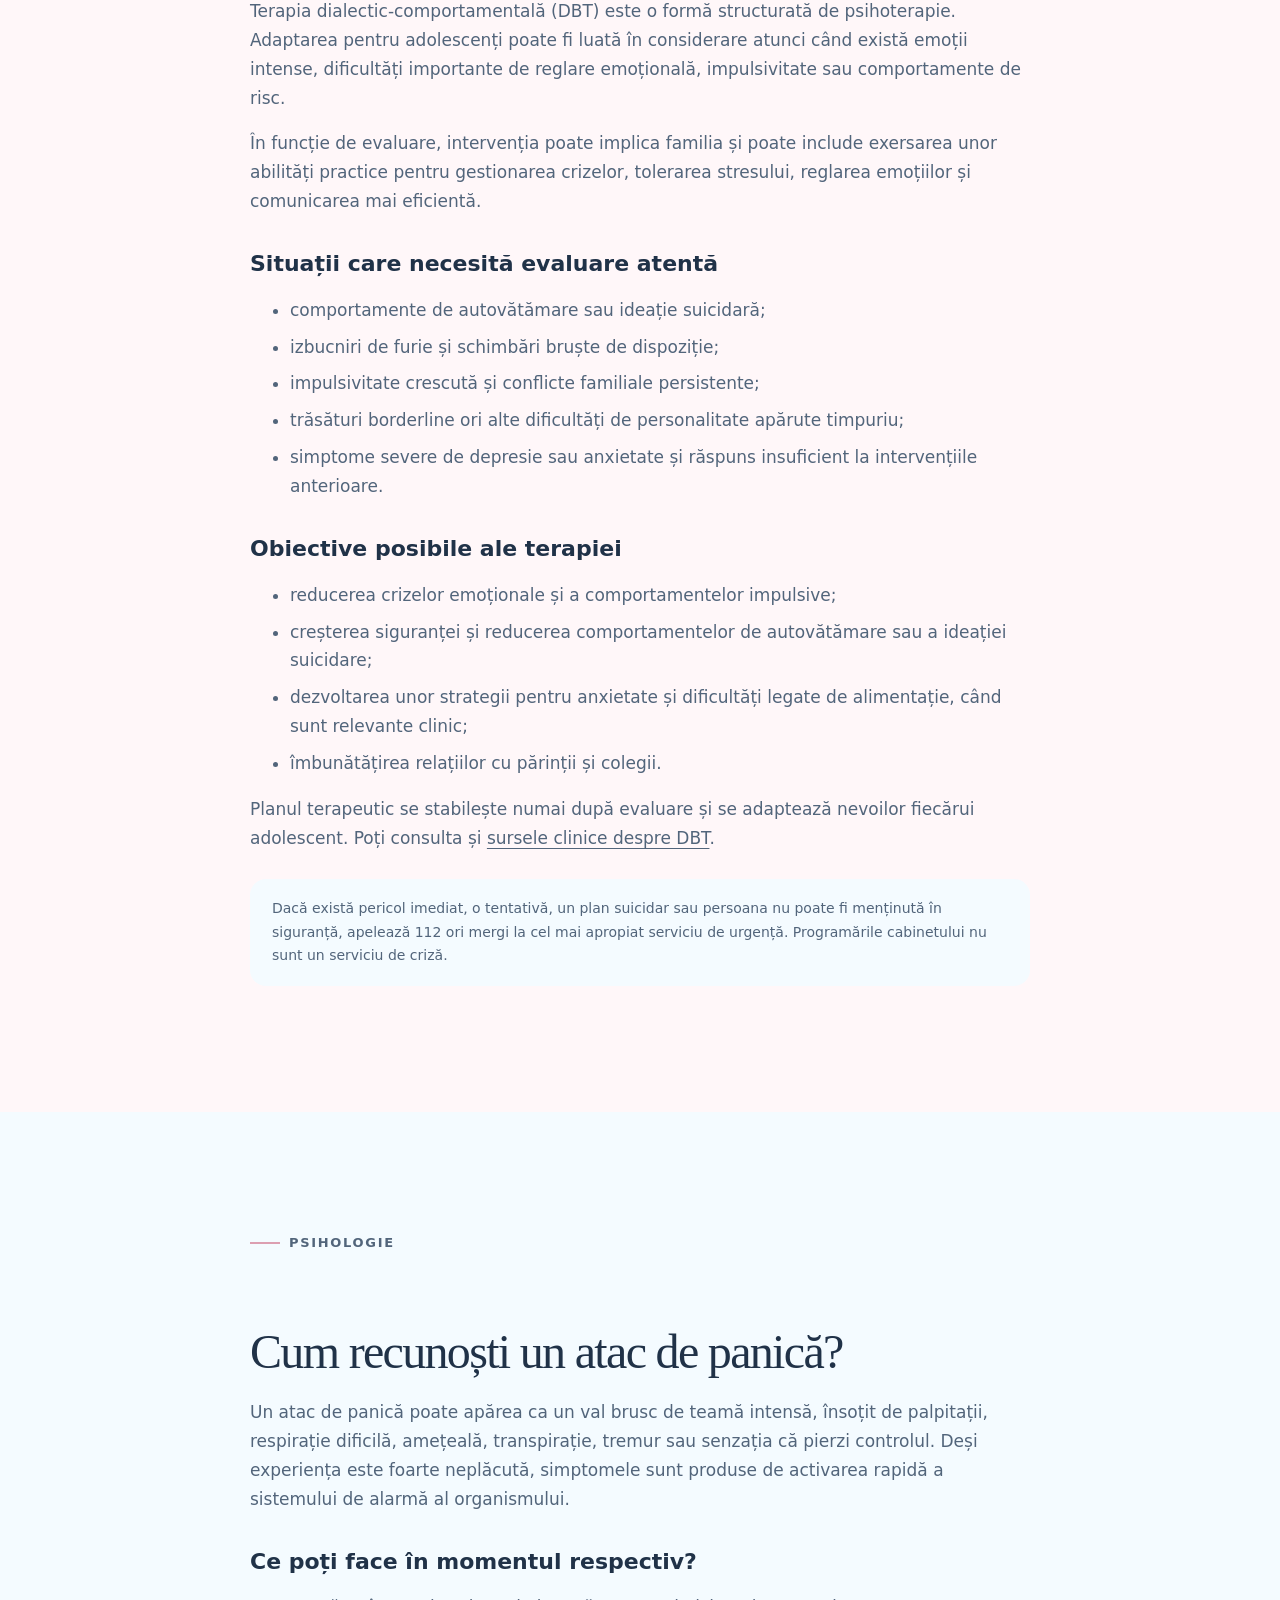
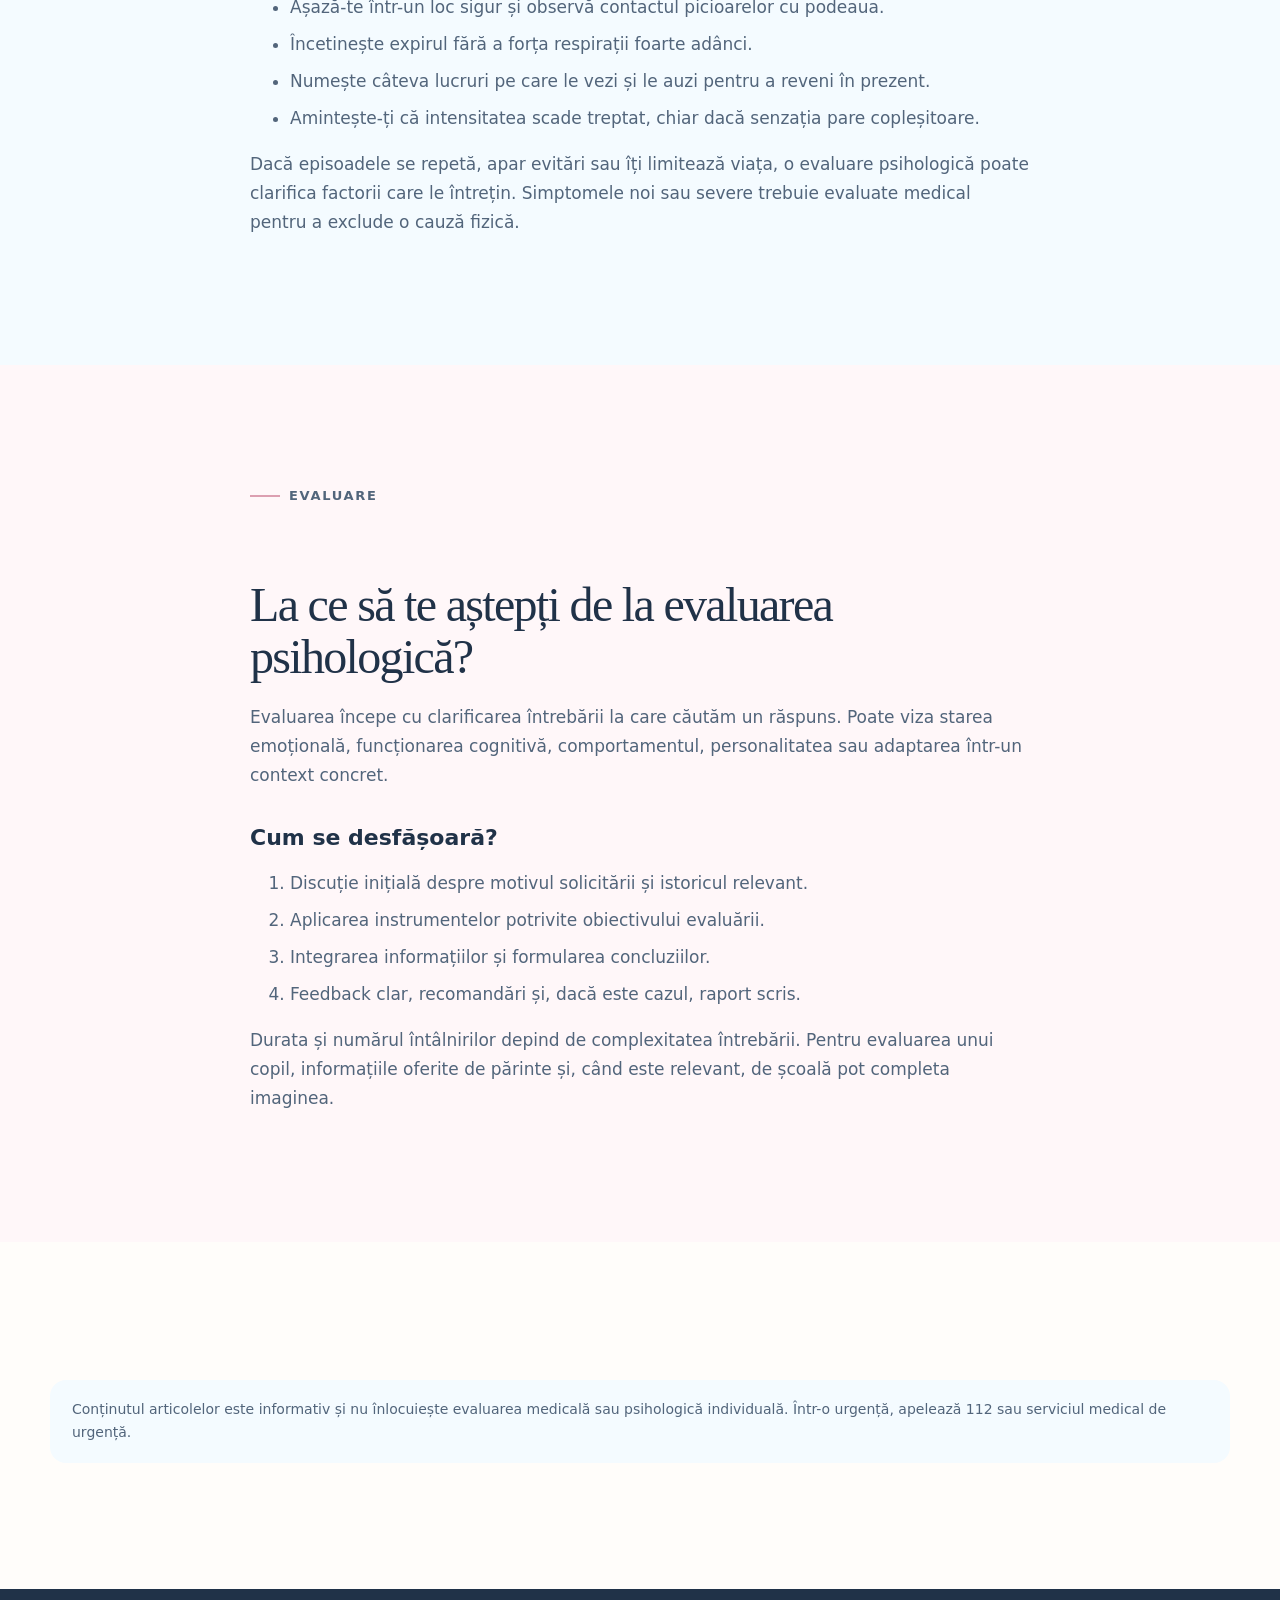
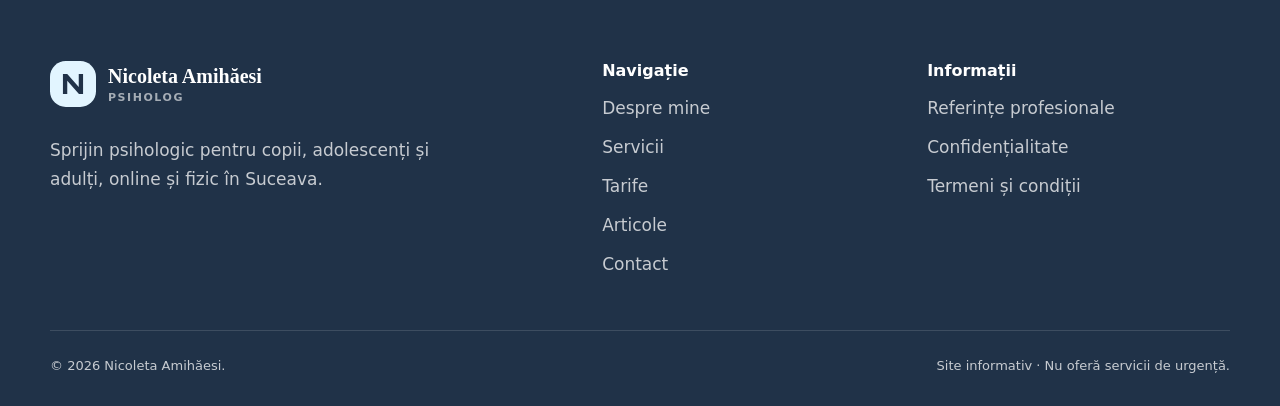
==== commit 1061e9de: "Actualizeaza tarifele rolul si locatia cabinetului" ====
--- a/NICO/articole.html
+++ b/NICO/articole.html
@@ -4,13 +4,13 @@
   <meta charset="utf-8"><meta name="viewport" content="width=device-width, initial-scale=1">
   <title>Articole de Psihologie | Nicoleta Amihăesi</title>
   <meta name="description" content="Ghiduri despre DBT pentru adolescenți, reglare emoțională, atacuri de panică și evaluare psihologică, redactate pentru informare.">
-  <meta name="robots" content="index, follow"><link rel="canonical" href="https://psihoterapeutnicoletaamihaesi.ro/articole.html"><link rel="icon" href="assets/favicon.svg" type="image/svg+xml"><link rel="stylesheet" href="css/style.css">
+  <meta name="robots" content="index, follow"><link rel="canonical" href="https://psihoterapeutnicoletaamihaesi.ro/articole.html"><link rel="icon" href="assets/favicon.svg" type="image/svg+xml"><link rel="stylesheet" href="css/style.css?v=20260801-location">
   <meta property="og:type" content="website"><meta property="og:locale" content="ro_RO"><meta property="og:title" content="Articole de psihologie"><meta property="og:description" content="Informații clare pentru adulți și părinți."><meta property="og:url" content="https://psihoterapeutnicoletaamihaesi.ro/articole.html">
   <script type="application/ld+json">{"@context":"https://schema.org","@type":"CollectionPage","name":"Articole de psihologie","url":"https://psihoterapeutnicoletaamihaesi.ro/articole.html","inLanguage":"ro-RO","author":{"@type":"Person","@id":"https://psihoterapeutnicoletaamihaesi.ro/#nicoleta-amihaesi","name":"Nicoleta Amihăesi"},"hasPart":[{"@type":"Article","headline":"DBT pentru adolescenți: reglare emoțională și implicarea familiei","datePublished":"2026-08-01","articleSection":"Psihoterapie"},{"@type":"Article","headline":"Cum recunoști un atac de panică?","datePublished":"2026-08-01","articleSection":"Psihologie"},{"@type":"Article","headline":"La ce să te aștepți de la evaluarea psihologică?","datePublished":"2026-08-01","articleSection":"Evaluare"}]}</script>
 </head>
 <body>
   <a class="skip-link" href="#continut">Sari la conținut</a>
-  <header class="site-header"><div class="container nav-wrap"><a class="brand" href="/" aria-label="Nicoleta Amihăesi — pagina de start"><svg class="brand-mark" viewBox="0 0 64 64" aria-hidden="true"><defs><linearGradient id="g" x1="0" y1="0" x2="1" y2="1"><stop stop-color="#c8eafa"/><stop offset="1" stop-color="#f3cdd8"/></linearGradient></defs><rect width="64" height="64" rx="22" fill="url(#g)"/><path d="M18 46V18h6l16 18V18h6v28h-5.7L24 27.5V46z" fill="#203248"/></svg><span class="brand-copy"><strong>Nicoleta Amihăesi</strong><small>Psiholog</small></span></a><button class="menu-toggle" type="button" aria-expanded="false" aria-controls="main-navigation" aria-label="Deschide meniul"><svg viewBox="0 0 24 24" aria-hidden="true"><path d="M4 7h16M4 12h16M4 17h16" fill="none" stroke="currentColor" stroke-width="1.8" stroke-linecap="round"/></svg></button><nav class="main-nav" id="main-navigation" aria-label="Navigație principală"><a href="/">Acasă</a><a href="despre.html">Despre mine</a><a href="servicii.html">Servicii</a><a href="tarife.html">Tarife</a><a href="articole.html" aria-current="page">Articole</a><a href="contact.html" class="nav-cta">Programează-te</a></nav></div></header>
+  <header class="site-header"><div class="container nav-wrap"><a class="brand" href="/" aria-label="Nicoleta Amihăesi — pagina de start"><svg class="brand-mark" viewBox="0 0 64 64" aria-hidden="true"><defs><linearGradient id="g" x1="0" y1="0" x2="1" y2="1"><stop stop-color="#c8eafa"/><stop offset="1" stop-color="#f3cdd8"/></linearGradient></defs><rect width="64" height="64" rx="22" fill="url(#g)"/><path d="M18 46V18h6l16 18V18h6v28h-5.7L24 27.5V46z" fill="#203248"/></svg><span class="brand-copy"><strong>Nicoleta Amihăesi</strong><small>Psihoterapeut</small></span></a><button class="menu-toggle" type="button" aria-expanded="false" aria-controls="main-navigation" aria-label="Deschide meniul"><svg viewBox="0 0 24 24" aria-hidden="true"><path d="M4 7h16M4 12h16M4 17h16" fill="none" stroke="currentColor" stroke-width="1.8" stroke-linecap="round"/></svg></button><nav class="main-nav" id="main-navigation" aria-label="Navigație principală"><a href="/">Acasă</a><a href="despre.html">Despre mine</a><a href="servicii.html">Servicii</a><a href="tarife.html">Tarife</a><a href="articole.html" aria-current="page">Articole</a><a href="contact.html" class="nav-cta">Programează-te</a></nav></div></header>
   <main id="continut">
     <section class="page-hero"><div class="container reveal"><p class="breadcrumb"><a href="/">Acasă</a> / Articole</p><p class="eyebrow">Resurse</p><h1>Informații care fac primul pas mai ușor.</h1><p class="lead">Ghiduri scurte, scrise simplu, pentru întrebări frecvente despre psihologie.</p></div></section>
     <section class="section"><div class="container"><div class="article-grid">
@@ -24,5 +24,5 @@
     <section class="section"><div class="container"><p class="notice">Conținutul articolelor este informativ și nu înlocuiește evaluarea medicală sau psihologică individuală. Într-o urgență, apelează 112 sau serviciul medical de urgență.</p></div></section>
   </main>
   <div class="floating-contact" aria-label="Contact rapid"><a href="https://wa.me/40726297306?text=Bun%C4%83%20ziua!%20Doresc%20o%20programare." target="_blank" rel="noopener" aria-label="Scrie pe WhatsApp"><svg aria-hidden="true"><use href="assets/icons.svg#whatsapp"/></svg></a><a href="sms:+40726297306?body=Bun%C4%83%20ziua!%20Doresc%20o%20programare." aria-label="Trimite SMS"><svg aria-hidden="true"><use href="assets/icons.svg#message"/></svg></a></div>
-  <footer class="site-footer"><div class="container footer-grid"><div><a class="brand" href="/"><svg class="brand-mark" viewBox="0 0 64 64" aria-hidden="true"><rect width="64" height="64" rx="22" fill="#e2f5ff"/><path d="M18 46V18h6l16 18V18h6v28h-5.7L24 27.5V46z" fill="#203248"/></svg><span class="brand-copy"><strong>Nicoleta Amihăesi</strong><small>Psiholog</small></span></a><p class="footer-intro">Sprijin psihologic pentru copii, adolescenți și adulți, online și fizic în Suceava.</p></div><div><h3>Navigație</h3><div class="footer-links"><a href="despre.html">Despre mine</a><a href="servicii.html">Servicii</a><a href="tarife.html">Tarife</a><a href="articole.html">Articole</a><a href="contact.html">Contact</a></div></div><div><h3>Informații</h3><div class="footer-links"><a href="referinte.html">Referințe profesionale</a><a href="confidentialitate.html">Confidențialitate</a><a href="termeni.html">Termeni și condiții</a></div></div></div><div class="container footer-bottom"><span>© <span data-year>2026</span> Nicoleta Amihăesi.</span><span>Site informativ · Nu oferă servicii de urgență.</span></div></footer><script src="js/app.js" defer></script>
+  <footer class="site-footer"><div class="container footer-grid"><div><a class="brand" href="/"><svg class="brand-mark" viewBox="0 0 64 64" aria-hidden="true"><rect width="64" height="64" rx="22" fill="#e2f5ff"/><path d="M18 46V18h6l16 18V18h6v28h-5.7L24 27.5V46z" fill="#203248"/></svg><span class="brand-copy"><strong>Nicoleta Amihăesi</strong><small>Psiholog</small></span></a><p class="footer-intro">Sprijin psihologic pentru copii, adolescenți și adulți, online și fizic în Suceava.</p></div><div><h3>Navigație</h3><div class="footer-links"><a href="despre.html">Despre mine</a><a href="servicii.html">Servicii</a><a href="tarife.html">Tarife</a><a href="articole.html">Articole</a><a href="contact.html">Contact</a></div></div><div><h3>Informații</h3><div class="footer-links"><a href="referinte.html">Referințe profesionale</a><a href="confidentialitate.html">Confidențialitate</a><a href="termeni.html">Termeni și condiții</a></div></div></div><div class="container footer-bottom"><span>© <span data-year>2026</span> Nicoleta Amihăesi.</span><span>Site informativ · Nu oferă servicii de urgență.</span></div></footer><script src="js/app.js?v=20260801-location" defer></script>
 </body></html>
--- a/NICO/css/style.css
+++ b/NICO/css/style.css
@@ -401,6 +401,12 @@
   object-position: center 24%;
 }
 
+.portrait-frame picture {
+  display: block;
+  width: 100%;
+  height: 100%;
+}
+
 .portrait-badge {
   position: absolute;
   right: -28px;
@@ -780,6 +786,12 @@
   gap: 18px;
 }
 
+.price-grid > .price-card:only-child {
+  width: min(100%, 760px);
+  grid-column: 1 / -1;
+  justify-self: center;
+}
+
 .price-card.featured {
   border-color: transparent;
   background: linear-gradient(135deg, var(--blue-100), var(--pink-100));
@@ -1002,24 +1014,36 @@
 
 .credentials {
   display: grid;
-  gap: 14px;
-  margin-top: 32px;
+  gap: 10px;
+  margin-top: 24px;
 }
 
 .credential {
   display: flex;
   align-items: flex-start;
-  gap: 14px;
-  padding: 18px;
+  gap: 12px;
+  min-height: 0;
+  padding: 13px 15px;
   border: 1px solid var(--line);
-  border-radius: var(--radius-md);
+  border-radius: 14px;
   background: var(--white);
 }
 
 .credential svg {
-  width: 26px;
+  width: 20px;
+  height: 20px;
   flex: 0 0 auto;
+  margin-top: 2px;
   color: var(--blue-600);
+}
+
+.credential strong {
+  line-height: 1.3;
+}
+
+.credential span {
+  font-size: 14px;
+  line-height: 1.45;
 }
 
 .article-grid,
@@ -1075,6 +1099,94 @@
   color: var(--blue-600);
 }
 
+.location-layout {
+  display: grid;
+  grid-template-columns: minmax(0, 1.4fr) minmax(300px, 0.6fr);
+  align-items: stretch;
+  gap: 24px;
+}
+
+.map-preview {
+  position: relative;
+  min-height: 430px;
+  overflow: hidden;
+  border: 1px solid var(--line);
+  border-radius: var(--radius-lg);
+  background: var(--white);
+  box-shadow: var(--shadow-soft);
+}
+
+.map-preview-art,
+.map-preview iframe {
+  width: 100%;
+  height: 100%;
+  min-height: 430px;
+  border: 0;
+}
+
+.map-load-button {
+  position: absolute;
+  left: 50%;
+  bottom: 24px;
+  min-height: 48px;
+  padding: 12px 20px;
+  border: 1px solid rgba(32, 50, 72, 0.14);
+  border-radius: 999px;
+  color: var(--ink);
+  background: rgba(255, 255, 255, 0.94);
+  box-shadow: 0 10px 28px rgba(32, 50, 72, 0.18);
+  font-weight: 800;
+  cursor: pointer;
+  transform: translateX(-50%);
+}
+
+.map-load-button:hover {
+  color: var(--white);
+  background: var(--blue-600);
+}
+
+.location-card {
+  display: flex;
+  flex-direction: column;
+  justify-content: center;
+  padding: clamp(28px, 5vw, 52px);
+  border: 1px solid rgba(255, 255, 255, 0.8);
+  border-radius: var(--radius-lg);
+  background: rgba(255, 255, 255, 0.76);
+  box-shadow: var(--shadow-soft);
+}
+
+.location-card h3 {
+  margin-bottom: 8px;
+  font-family: var(--font-display);
+  font-size: clamp(30px, 3.5vw, 44px);
+  font-weight: 500;
+  line-height: 1.08;
+}
+
+.location-card > p:not(.eyebrow) {
+  margin-top: 0;
+  color: var(--ink-soft);
+}
+
+.location-program {
+  display: flex;
+  align-items: flex-start;
+  gap: 12px;
+  margin: 18px 0 28px;
+}
+
+.location-program svg {
+  width: 24px;
+  height: 24px;
+  flex: 0 0 auto;
+  color: var(--blue-600);
+}
+
+.location-directions {
+  align-self: flex-start;
+}
+
 .whatsapp-form {
   display: grid;
   gap: 18px;
@@ -1202,6 +1314,12 @@
 .reveal.is-visible {
   opacity: 1;
   transform: translateY(0);
+}
+
+.hero .reveal,
+.page-hero .reveal {
+  opacity: 1;
+  transform: none;
 }
 
 @media (prefers-reduced-motion: reduce) {
@@ -1256,7 +1374,8 @@
   .hero-grid,
   .intro-grid,
   .about-grid,
-  .contact-grid {
+  .contact-grid,
+  .location-layout {
     grid-template-columns: 1fr;
   }
 
@@ -1357,6 +1476,16 @@
     grid-auto-columns: 100%;
   }
 
+  .map-preview,
+  .map-preview-art,
+  .map-preview iframe {
+    min-height: 330px;
+  }
+
+  .location-directions {
+    width: 100%;
+  }
+
   .stat {
     min-height: 104px;
   }
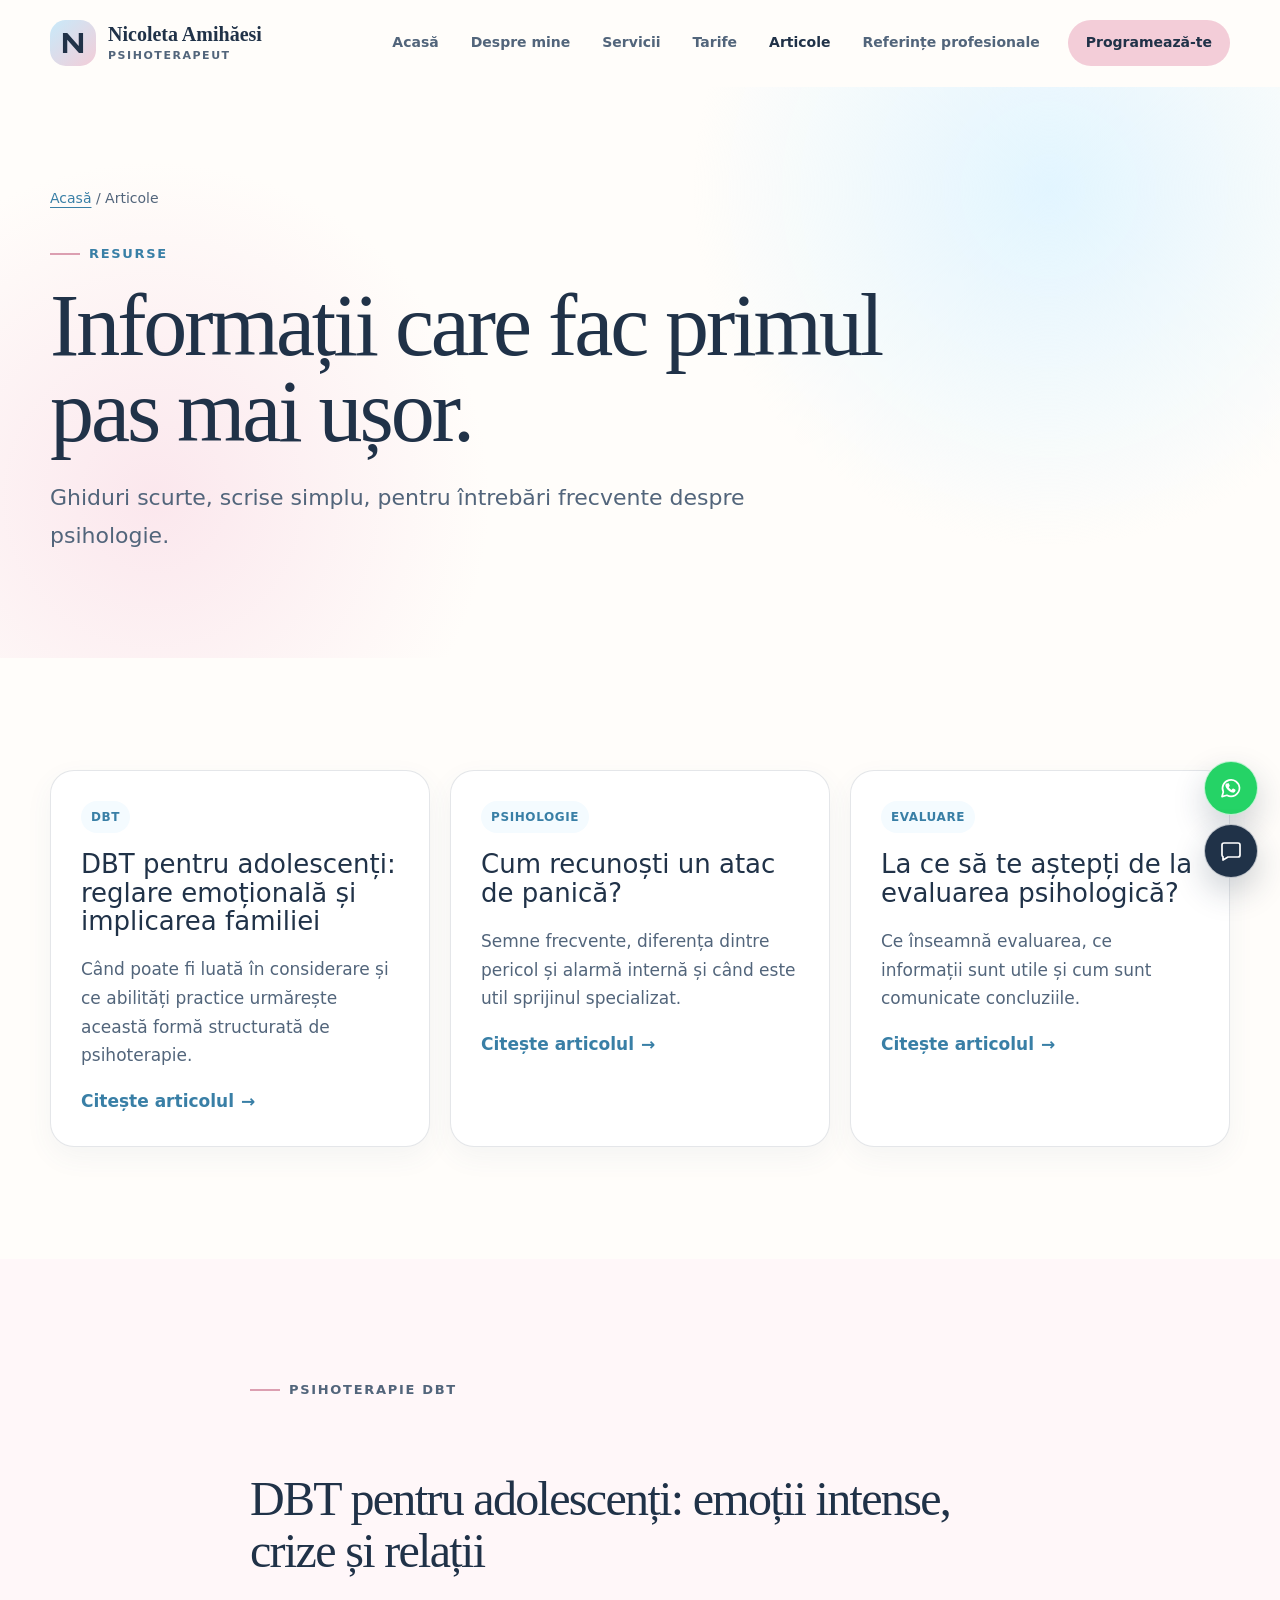
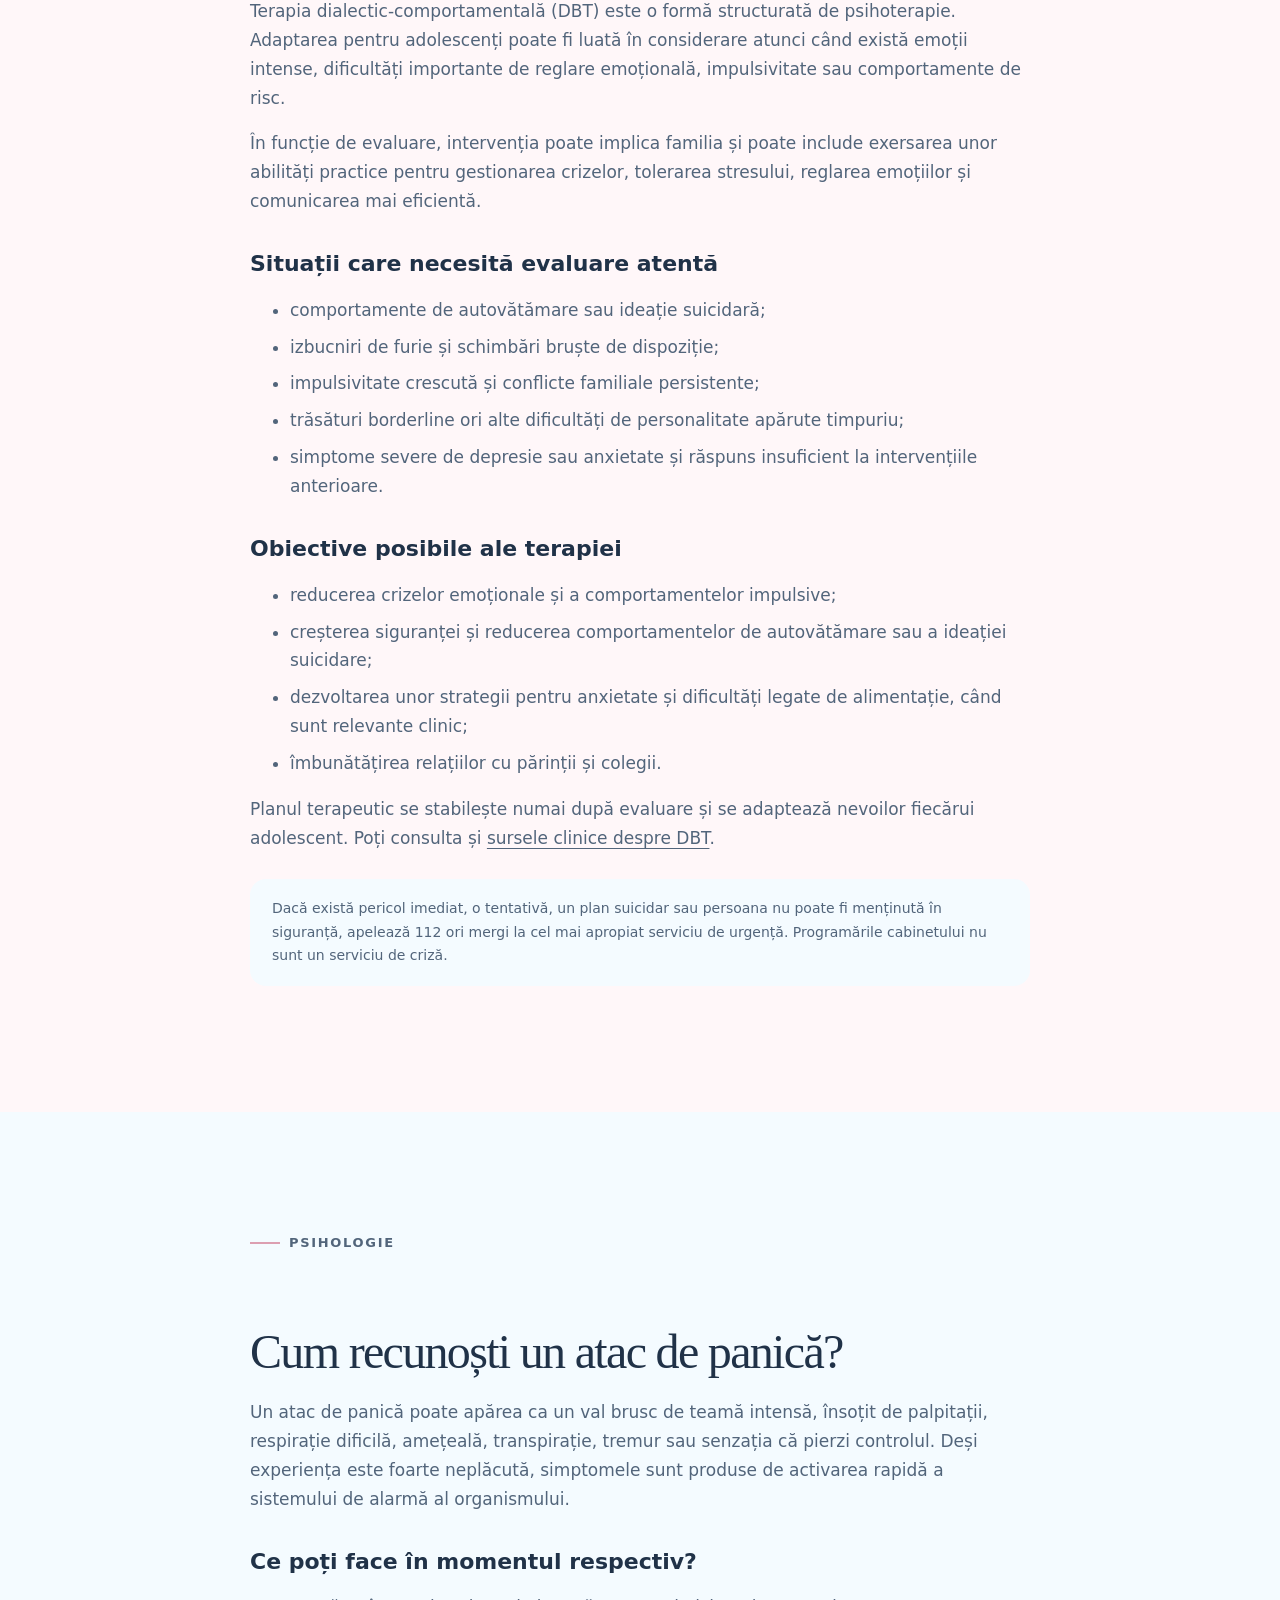
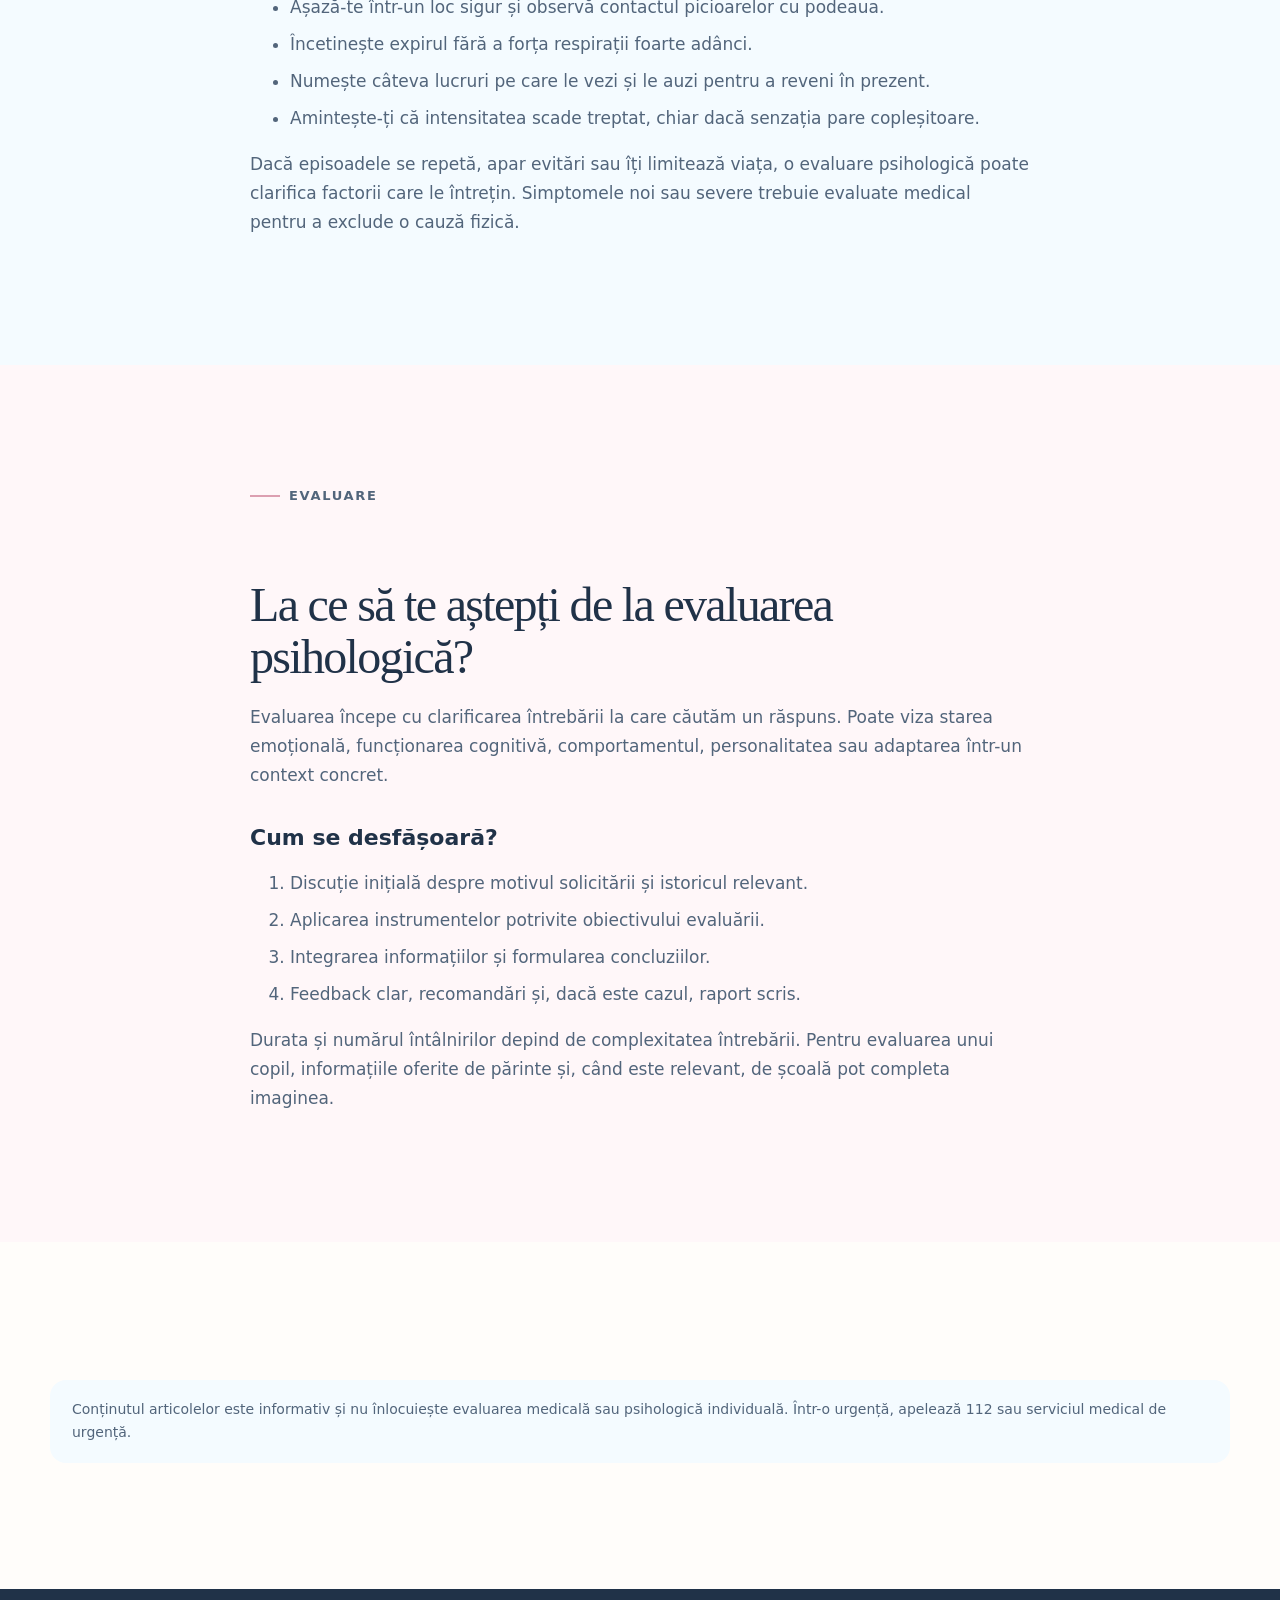
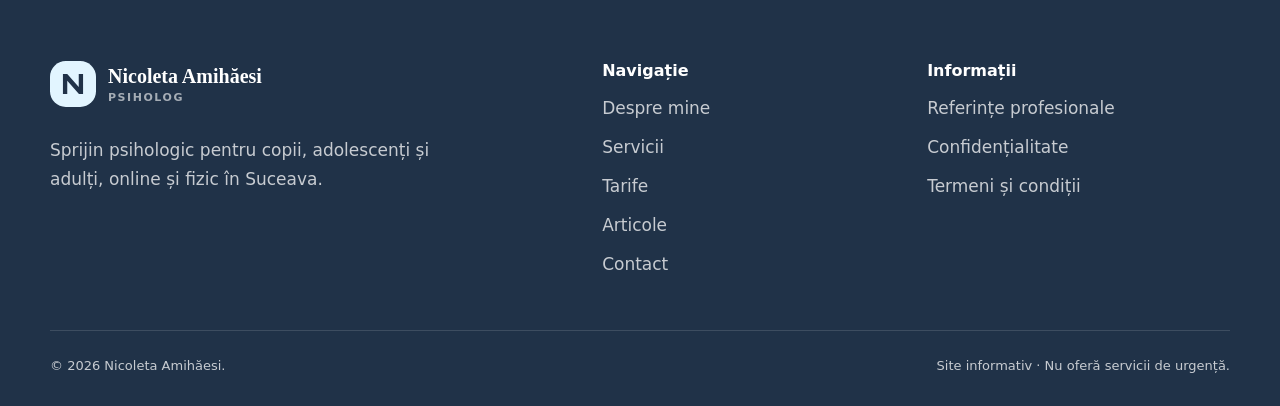
==== commit 53837553: "Update CBT DBT tariff and professional references navigation" ====
--- a/NICO/articole.html
+++ b/NICO/articole.html
@@ -4,13 +4,13 @@
   <meta charset="utf-8"><meta name="viewport" content="width=device-width, initial-scale=1">
   <title>Articole de Psihologie | Nicoleta Amihăesi</title>
   <meta name="description" content="Ghiduri despre DBT pentru adolescenți, reglare emoțională, atacuri de panică și evaluare psihologică, redactate pentru informare.">
-  <meta name="robots" content="index, follow"><link rel="canonical" href="https://psihoterapeutnicoletaamihaesi.ro/articole.html"><link rel="icon" href="assets/favicon.svg" type="image/svg+xml"><link rel="stylesheet" href="css/style.css?v=20260801-location">
-  <meta property="og:type" content="website"><meta property="og:locale" content="ro_RO"><meta property="og:title" content="Articole de psihologie"><meta property="og:description" content="Informații clare pentru adulți și părinți."><meta property="og:url" content="https://psihoterapeutnicoletaamihaesi.ro/articole.html">
+  <meta name="robots" content="index, follow"><link rel="canonical" href="https://psihoterapeutnicoletaamihaesi.ro/articole.html"><link rel="icon" href="assets/favicon.svg" type="image/svg+xml"><link rel="image_src" href="https://psihoterapeutnicoletaamihaesi.ro/assets/nicoleta-amihaesi-preview-social-2026.jpg"><link rel="stylesheet" href="css/style.css?v=20260801-tarif-referinte">
+  <meta property="og:type" content="website"><meta property="og:locale" content="ro_RO"><meta property="og:title" content="Articole de psihologie"><meta property="og:description" content="Informații clare pentru adulți și părinți."><meta property="og:url" content="https://psihoterapeutnicoletaamihaesi.ro/articole.html"><meta property="og:image" content="https://psihoterapeutnicoletaamihaesi.ro/assets/nicoleta-amihaesi-preview-social-2026.jpg"><meta property="og:image:secure_url" content="https://psihoterapeutnicoletaamihaesi.ro/assets/nicoleta-amihaesi-preview-social-2026.jpg"><meta property="og:image:type" content="image/jpeg"><meta property="og:image:width" content="1086"><meta property="og:image:height" content="1448"><meta property="og:image:alt" content="Nicoleta Amihăesi, psihoterapeut în Suceava"><meta name="twitter:card" content="summary_large_image"><meta name="twitter:image" content="https://psihoterapeutnicoletaamihaesi.ro/assets/nicoleta-amihaesi-preview-social-2026.jpg">
   <script type="application/ld+json">{"@context":"https://schema.org","@type":"CollectionPage","name":"Articole de psihologie","url":"https://psihoterapeutnicoletaamihaesi.ro/articole.html","inLanguage":"ro-RO","author":{"@type":"Person","@id":"https://psihoterapeutnicoletaamihaesi.ro/#nicoleta-amihaesi","name":"Nicoleta Amihăesi"},"hasPart":[{"@type":"Article","headline":"DBT pentru adolescenți: reglare emoțională și implicarea familiei","datePublished":"2026-08-01","articleSection":"Psihoterapie"},{"@type":"Article","headline":"Cum recunoști un atac de panică?","datePublished":"2026-08-01","articleSection":"Psihologie"},{"@type":"Article","headline":"La ce să te aștepți de la evaluarea psihologică?","datePublished":"2026-08-01","articleSection":"Evaluare"}]}</script>
 </head>
 <body>
   <a class="skip-link" href="#continut">Sari la conținut</a>
-  <header class="site-header"><div class="container nav-wrap"><a class="brand" href="/" aria-label="Nicoleta Amihăesi — pagina de start"><svg class="brand-mark" viewBox="0 0 64 64" aria-hidden="true"><defs><linearGradient id="g" x1="0" y1="0" x2="1" y2="1"><stop stop-color="#c8eafa"/><stop offset="1" stop-color="#f3cdd8"/></linearGradient></defs><rect width="64" height="64" rx="22" fill="url(#g)"/><path d="M18 46V18h6l16 18V18h6v28h-5.7L24 27.5V46z" fill="#203248"/></svg><span class="brand-copy"><strong>Nicoleta Amihăesi</strong><small>Psihoterapeut</small></span></a><button class="menu-toggle" type="button" aria-expanded="false" aria-controls="main-navigation" aria-label="Deschide meniul"><svg viewBox="0 0 24 24" aria-hidden="true"><path d="M4 7h16M4 12h16M4 17h16" fill="none" stroke="currentColor" stroke-width="1.8" stroke-linecap="round"/></svg></button><nav class="main-nav" id="main-navigation" aria-label="Navigație principală"><a href="/">Acasă</a><a href="despre.html">Despre mine</a><a href="servicii.html">Servicii</a><a href="tarife.html">Tarife</a><a href="articole.html" aria-current="page">Articole</a><a href="contact.html" class="nav-cta">Programează-te</a></nav></div></header>
+  <header class="site-header"><div class="container nav-wrap"><a class="brand" href="/" aria-label="Nicoleta Amihăesi — pagina de start"><svg class="brand-mark" viewBox="0 0 64 64" aria-hidden="true"><defs><linearGradient id="g" x1="0" y1="0" x2="1" y2="1"><stop stop-color="#c8eafa"/><stop offset="1" stop-color="#f3cdd8"/></linearGradient></defs><rect width="64" height="64" rx="22" fill="url(#g)"/><path d="M18 46V18h6l16 18V18h6v28h-5.7L24 27.5V46z" fill="#203248"/></svg><span class="brand-copy"><strong>Nicoleta Amihăesi</strong><small>Psihoterapeut</small></span></a><button class="menu-toggle" type="button" aria-expanded="false" aria-controls="main-navigation" aria-label="Deschide meniul"><svg viewBox="0 0 24 24" aria-hidden="true"><path d="M4 7h16M4 12h16M4 17h16" fill="none" stroke="currentColor" stroke-width="1.8" stroke-linecap="round"/></svg></button><nav class="main-nav" id="main-navigation" aria-label="Navigație principală"><a href="/">Acasă</a><a href="despre.html">Despre mine</a><a href="servicii.html">Servicii</a><a href="tarife.html">Tarife</a><a href="articole.html" aria-current="page">Articole</a><a href="referinte.html">Referințe profesionale</a><a href="contact.html" class="nav-cta">Programează-te</a></nav></div></header>
   <main id="continut">
     <section class="page-hero"><div class="container reveal"><p class="breadcrumb"><a href="/">Acasă</a> / Articole</p><p class="eyebrow">Resurse</p><h1>Informații care fac primul pas mai ușor.</h1><p class="lead">Ghiduri scurte, scrise simplu, pentru întrebări frecvente despre psihologie.</p></div></section>
     <section class="section"><div class="container"><div class="article-grid">
@@ -24,5 +24,5 @@
     <section class="section"><div class="container"><p class="notice">Conținutul articolelor este informativ și nu înlocuiește evaluarea medicală sau psihologică individuală. Într-o urgență, apelează 112 sau serviciul medical de urgență.</p></div></section>
   </main>
   <div class="floating-contact" aria-label="Contact rapid"><a href="https://wa.me/40726297306?text=Bun%C4%83%20ziua!%20Doresc%20o%20programare." target="_blank" rel="noopener" aria-label="Scrie pe WhatsApp"><svg aria-hidden="true"><use href="assets/icons.svg#whatsapp"/></svg></a><a href="sms:+40726297306?body=Bun%C4%83%20ziua!%20Doresc%20o%20programare." aria-label="Trimite SMS"><svg aria-hidden="true"><use href="assets/icons.svg#message"/></svg></a></div>
-  <footer class="site-footer"><div class="container footer-grid"><div><a class="brand" href="/"><svg class="brand-mark" viewBox="0 0 64 64" aria-hidden="true"><rect width="64" height="64" rx="22" fill="#e2f5ff"/><path d="M18 46V18h6l16 18V18h6v28h-5.7L24 27.5V46z" fill="#203248"/></svg><span class="brand-copy"><strong>Nicoleta Amihăesi</strong><small>Psiholog</small></span></a><p class="footer-intro">Sprijin psihologic pentru copii, adolescenți și adulți, online și fizic în Suceava.</p></div><div><h3>Navigație</h3><div class="footer-links"><a href="despre.html">Despre mine</a><a href="servicii.html">Servicii</a><a href="tarife.html">Tarife</a><a href="articole.html">Articole</a><a href="contact.html">Contact</a></div></div><div><h3>Informații</h3><div class="footer-links"><a href="referinte.html">Referințe profesionale</a><a href="confidentialitate.html">Confidențialitate</a><a href="termeni.html">Termeni și condiții</a></div></div></div><div class="container footer-bottom"><span>© <span data-year>2026</span> Nicoleta Amihăesi.</span><span>Site informativ · Nu oferă servicii de urgență.</span></div></footer><script src="js/app.js?v=20260801-location" defer></script>
+  <footer class="site-footer"><div class="container footer-grid"><div><a class="brand" href="/"><svg class="brand-mark" viewBox="0 0 64 64" aria-hidden="true"><rect width="64" height="64" rx="22" fill="#e2f5ff"/><path d="M18 46V18h6l16 18V18h6v28h-5.7L24 27.5V46z" fill="#203248"/></svg><span class="brand-copy"><strong>Nicoleta Amihăesi</strong><small>Psiholog</small></span></a><p class="footer-intro">Sprijin psihologic pentru copii, adolescenți și adulți, online și fizic în Suceava.</p></div><div><h3>Navigație</h3><div class="footer-links"><a href="despre.html">Despre mine</a><a href="servicii.html">Servicii</a><a href="tarife.html">Tarife</a><a href="articole.html">Articole</a><a href="contact.html">Contact</a></div></div><div><h3>Informații</h3><div class="footer-links"><a href="referinte.html">Referințe profesionale</a><a href="confidentialitate.html">Confidențialitate</a><a href="termeni.html">Termeni și condiții</a></div></div></div><div class="container footer-bottom"><span>© <span data-year>2026</span> Nicoleta Amihăesi.</span><span>Site informativ · Nu oferă servicii de urgență.</span></div></footer><script src="js/app.js?v=20260801-contact-social" defer></script>
 </body></html>
--- a/NICO/css/style.css
+++ b/NICO/css/style.css
@@ -336,6 +336,12 @@
   height: 19px;
 }
 
+.button-icon {
+  width: 52px;
+  flex: 0 0 52px;
+  padding: 0;
+}
+
 .hero {
   min-height: calc(100vh - 86px);
   display: grid;
@@ -618,48 +624,35 @@
   gap: 20px;
 }
 
-.home-services-grid:not(.is-expanded) > .service-card:nth-child(n + 4) {
+.home-services-carousel {
+  position: relative;
+}
+
+.home-services-track {
+  grid-template-columns: repeat(4, minmax(0, 1fr));
+  gap: 16px;
+}
+
+.home-services-track .service-card {
+  min-width: 0;
+  height: 100%;
+  padding: 24px;
+}
+
+.home-services-controls {
   display: none;
-}
-
-.services-expand-control {
-  display: flex;
+  align-items: center;
   justify-content: center;
-  margin-top: 30px;
-}
-
-.services-expand-button {
-  min-height: 50px;
-  display: inline-flex;
-  align-items: center;
-  gap: 10px;
-  padding: 12px 20px;
-  border: 1px solid var(--line);
-  border-radius: 999px;
-  color: var(--ink);
-  background: var(--white);
-  box-shadow: 0 10px 24px rgba(68, 105, 130, 0.1);
-  font: inherit;
+  gap: 16px;
+  margin-top: 18px;
+}
+
+.home-services-status {
+  min-width: 88px;
+  color: var(--ink-soft);
   font-size: 14px;
-  font-weight: 750;
-  cursor: pointer;
-  transition: transform 180ms ease, box-shadow 180ms ease;
-}
-
-.services-expand-button:hover {
-  transform: translateY(-2px);
-  box-shadow: var(--shadow-soft);
-}
-
-.services-expand-button svg {
-  width: 19px;
-  height: 19px;
-  transform: rotate(90deg);
-  transition: transform 220ms ease;
-}
-
-.services-expand-button[aria-expanded="true"] svg {
-  transform: rotate(-90deg);
+  font-weight: 700;
+  text-align: center;
 }
 
 .service-carousel {
@@ -1278,6 +1271,11 @@
   margin-top: 20px;
 }
 
+.footer-social {
+  display: flex;
+  margin-top: 20px;
+}
+
 .site-footer h3 {
   color: var(--white);
   font-size: 16px;
@@ -1298,11 +1296,36 @@
 
 .footer-bottom {
   display: flex;
+  align-items: center;
   justify-content: space-between;
   gap: 20px;
   padding-top: 24px;
   border-top: 1px solid rgba(255, 255, 255, 0.13);
   font-size: 13px;
+}
+
+.footer-facebook {
+  width: 44px;
+  height: 44px;
+  display: grid;
+  flex: 0 0 44px;
+  place-items: center;
+  border: 1px solid rgba(255, 255, 255, 0.22);
+  border-radius: 50%;
+  color: var(--white);
+  background: rgba(255, 255, 255, 0.08);
+  transition: transform 180ms ease, background 180ms ease;
+}
+
+.footer-facebook:hover {
+  color: var(--white);
+  background: rgba(255, 255, 255, 0.16);
+  transform: translateY(-2px);
+}
+
+.footer-facebook svg {
+  width: 21px;
+  height: 21px;
 }
 
 .reveal {
@@ -1338,7 +1361,7 @@
   }
 }
 
-@media (max-width: 960px) {
+@media (max-width: 1120px) {
   .menu-toggle {
     display: grid;
   }
@@ -1371,6 +1394,10 @@
     text-align: center;
   }
 
+}
+
+@media (max-width: 960px) {
+
   .hero-grid,
   .intro-grid,
   .about-grid,
@@ -1392,6 +1419,32 @@
   .article-grid,
   .references-grid {
     grid-template-columns: repeat(2, 1fr);
+  }
+
+  .home-services-track {
+    grid-template-columns: none;
+    grid-auto-flow: column;
+    grid-auto-columns: calc((100% - 20px) / 2);
+    gap: 20px;
+    padding: 7px 2px 18px;
+    overflow-x: auto;
+    overscroll-behavior-inline: contain;
+    scroll-behavior: smooth;
+    scroll-snap-type: inline mandatory;
+    scrollbar-width: none;
+  }
+
+  .home-services-track::-webkit-scrollbar {
+    display: none;
+  }
+
+  .home-services-track .service-card {
+    scroll-snap-align: start;
+    scroll-snap-stop: always;
+  }
+
+  .home-services-controls {
+    display: flex;
   }
 
   .service-carousel-track {
@@ -1476,6 +1529,11 @@
     grid-auto-columns: 100%;
   }
 
+  .home-services-track {
+    grid-template-columns: none;
+    grid-auto-columns: 100%;
+  }
+
   .map-preview,
   .map-preview-art,
   .map-preview iframe {
